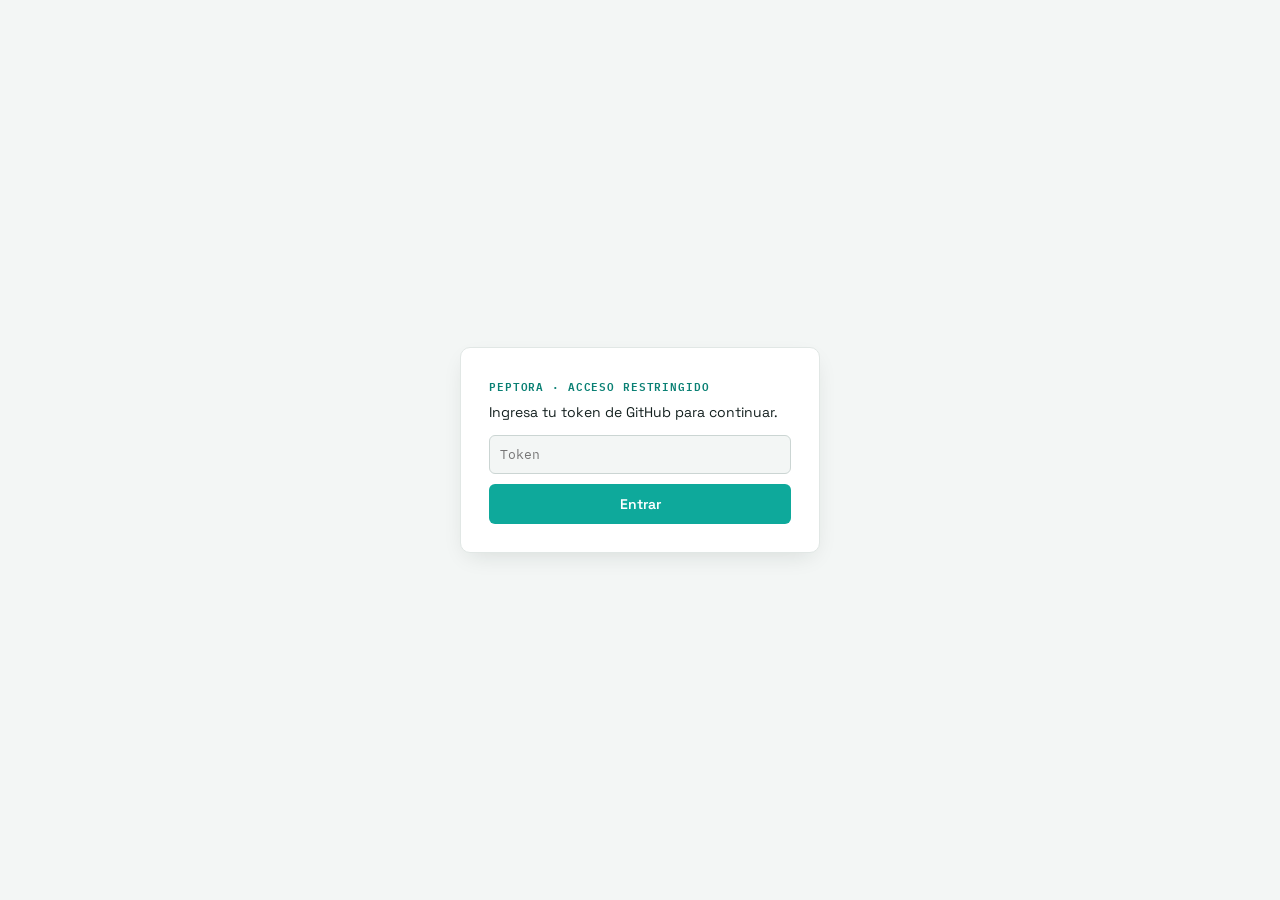
==== calculadora/index.html @ 860575e9 "Descuento manual por %, cortesia simple, cache-bust datos.js: calculadora/index.html" ====
<!DOCTYPE html>
<html lang="es">
<head>
<meta charset="UTF-8">
<meta name="viewport" content="width=device-width, initial-scale=1.0">
<title>Peptora — Calculadora de dosificación</title>
<link rel="preconnect" href="https://fonts.googleapis.com">
<link href="https://fonts.googleapis.com/css2?family=Space+Grotesk:wght@400;500;600;700&family=IBM+Plex+Mono:wght@400;500;600&display=swap" rel="stylesheet">
<link rel="stylesheet" href="../css/theme.css?v=2">
<link rel="icon" href="../favicon.ico" sizes="any">
<link rel="icon" type="image/png" sizes="32x32" href="../assets/icons/icon-32.png">
<link rel="apple-touch-icon" sizes="180x180" href="../assets/icons/icon-180.png">
<link rel="manifest" href="../site.webmanifest">
<meta name="theme-color" content="#0EA99B">
<style>
  .unit-toggle{display:flex;gap:8px;}
  .unit-toggle button{flex:1;padding:10px;background:var(--bg);border:1px solid var(--line-strong);border-radius:var(--radius-sm);color:var(--ink-soft);font-family:'Space Grotesk',sans-serif;font-weight:600;font-size:13px;cursor:pointer;}
  .unit-toggle button.active{background:var(--teal);color:#fff;border-color:var(--teal);}
  .jeringa-grid{display:grid;grid-template-columns:repeat(3,1fr);gap:8px;}
  .jeringa-opt{padding:12px 8px;background:var(--bg);border:1px solid var(--line-strong);border-radius:var(--radius-sm);text-align:center;cursor:pointer;}
  .jeringa-opt.active{background:var(--teal-tint);border-color:var(--teal);}
  .jeringa-opt .cap{font-family:'IBM Plex Mono',monospace;font-size:13px;font-weight:700;color:var(--ink);}
  .jeringa-opt .u{font-size:10px;color:var(--muted);font-family:'IBM Plex Mono',monospace;}

  .resultado{background:var(--surface);border:2px solid var(--teal);border-radius:var(--radius);padding:22px;text-align:center;margin-top:6px;}
  .resultado .num{font-family:'IBM Plex Mono',monospace;font-size:40px;font-weight:700;color:var(--teal-deep);line-height:1;}
  .resultado .lbl{font-size:12px;color:var(--ink-soft);margin-top:6px;font-weight:600;}
  .resultado .sub{font-family:'IBM Plex Mono',monospace;font-size:11.5px;color:var(--muted);margin-top:10px;}

  .warn-box{background:var(--brick-tint);color:var(--brick);border-radius:var(--radius-sm);padding:10px 14px;font-size:12.5px;margin-top:10px;font-weight:600;}

  .jeringa-svg{width:100%;max-width:420px;margin:16px auto 4px;display:block;}
  .stats-row{display:flex;justify-content:space-around;margin-top:16px;flex-wrap:wrap;gap:12px;}
  .stat-mini .l{font-size:10px;text-transform:uppercase;letter-spacing:.05em;color:var(--muted);font-weight:600;}
  .stat-mini .v{font-family:'IBM Plex Mono',monospace;font-size:16px;font-weight:700;color:var(--ink);margin-top:2px;}
</style>
</head>
<body>
<div class="form-wrap" style="max-width:640px;">
  <a href="../" class="back">← dashboard</a>
  <header>
    <div class="eyebrow">Peptora · herramienta</div>
    <h1>Calculadora de dosificación</h1>
    <p>Reconstitución y unidades a cargar en jeringa. No requiere token — no escribe datos.</p>
  </header>

  <div class="card">
    <h2>1. Producto y reconstitución</h2>
    <div class="field" style="margin-bottom:14px;">
      <label>Cargar desde inventario (opcional)</label>
      <select id="loteSelect" onchange="onLoteSelect()"><option value="">— manual —</option></select>
    </div>
    <div class="row">
      <div class="field"><label>Miligramos totales en el vial</label><input id="mgVial" type="number" step="0.01" placeholder="20" oninput="calcular()"></div>
      <div class="field"><label>ML de agua bacteriostática usados</label><input id="mlAgua" type="number" step="0.01" placeholder="2" oninput="calcular()"></div>
    </div>
    <div class="hint" id="concInfo"></div>
  </div>

  <div class="card">
    <h2>2. Dosis de aplicación deseada</h2>
    <div class="row">
      <div class="field">
        <label>Cantidad</label>
        <input id="doseValor" type="number" step="0.01" placeholder="250" oninput="calcular()">
      </div>
      <div class="field">
        <label>Unidad</label>
        <div class="unit-toggle">
          <button type="button" id="btnMg" onclick="setUnidad('mg')">mg</button>
          <button type="button" id="btnMcg" class="active" onclick="setUnidad('mcg')">mcg</button>
        </div>
      </div>
    </div>
  </div>

  <div class="card">
    <h2>3. Jeringa a usar</h2>
    <div class="jeringa-grid">
      <div class="jeringa-opt" data-cap="30" data-ml="0.3" onclick="setJeringa(this)"><div class="cap">0.3 ml</div><div class="u">30 unidades</div></div>
      <div class="jeringa-opt" data-cap="50" data-ml="0.5" onclick="setJeringa(this)"><div class="cap">0.5 ml</div><div class="u">50 unidades</div></div>
      <div class="jeringa-opt active" data-cap="100" data-ml="1" onclick="setJeringa(this)"><div class="cap">1 ml</div><div class="u">100 unidades</div></div>
    </div>
    <svg class="jeringa-svg" id="jeringaSvg" viewBox="0 0 420 90"></svg>
  </div>

  <div class="resultado" id="resultado">
    <div class="lbl">Carga en jeringa</div>
    <div class="num" id="resUnidades">—</div>
    <div class="sub" id="resVolumen"></div>
    <div id="warnBox"></div>
    <div class="stats-row">
      <div class="stat-mini"><div class="l">Concentración</div><div class="v" id="statConc">—</div></div>
      <div class="stat-mini"><div class="l">Dosis por vial</div><div class="v" id="statDosis">—</div></div>
      <div class="stat-mini"><div class="l">Costo por dosis</div><div class="v" id="statCosto">—</div></div>
    </div>
  </div>
</div>

<script src="../js/datos.js?v=2"></script>
<script>
let lotes = [];
let unidad = 'mcg';
let jeringaCap = 100, jeringaMl = 1;

async function initLotes(){
  try{
    lotes = await fetch(RUTA_DATOS_BASE_CALC() + 'data/lotes.json', {cache:'no-store'}).then(r=>r.json());
    const sel = document.getElementById('loteSelect');
    const disponibles = lotes.filter(l => stockEnViales(l) > 0);
    sel.innerHTML = '<option value="">— manual —</option>' +
      disponibles.map(l => `<option value="${l.id}">${l.producto_nombre}${l.concentracion_mg?' '+l.concentracion_mg+'mg':''}${l.lote?' · '+l.lote:''}</option>`).join('');
  }catch(e){ /* sin inventario disponible, modo manual sigue funcionando */ }
}
function RUTA_DATOS_BASE_CALC(){ return '../'; }

function onLoteSelect(){
  const id = document.getElementById('loteSelect').value;
  if(!id) return;
  const l = lotes.find(x => x.id === id);
  if(!l) return;
  if(l.concentracion_mg) document.getElementById('mgVial').value = l.concentracion_mg;
  calcular();
}

function setUnidad(u){
  unidad = u;
  document.getElementById('btnMg').classList.toggle('active', u==='mg');
  document.getElementById('btnMcg').classList.toggle('active', u==='mcg');
  calcular();
}
function setJeringa(el){
  document.querySelectorAll('.jeringa-opt').forEach(o=>o.classList.remove('active'));
  el.classList.add('active');
  jeringaCap = parseFloat(el.dataset.cap);
  jeringaMl = parseFloat(el.dataset.ml);
  calcular();
}

function loteSeleccionado(){
  const id = document.getElementById('loteSelect').value;
  return id ? lotes.find(x => x.id === id) : null;
}

function dibujarJeringa(unidades){
  const w = 420, h = 90;
  const barrelX = 30, barrelW = 340, barrelY = 30, barrelH = 30;
  const pct = Math.max(0, Math.min(1, unidades / jeringaCap));
  const fillW = barrelW * pct;
  let ticks = '';
  const nTicks = jeringaCap <= 30 ? 6 : (jeringaCap <= 50 ? 10 : 10);
  for(let i=0;i<=nTicks;i++){
    const x = barrelX + (barrelW/nTicks)*i;
    ticks += `<line x1="${x}" y1="${barrelY}" x2="${x}" y2="${barrelY+barrelH}" stroke="var(--line-strong)" stroke-width="1"/>`;
  }
  document.getElementById('jeringaSvg').innerHTML = `
    <rect x="${barrelX}" y="${barrelY}" width="${barrelW}" height="${barrelH}" fill="none" stroke="var(--ink-soft)" stroke-width="2" rx="3"/>
    <rect x="${barrelX+1}" y="${barrelY+1}" width="${Math.max(0,fillW-2)}" height="${barrelH-2}" fill="var(--teal-tint-strong)" />
    ${ticks}
    <rect x="0" y="${barrelY+6}" width="${barrelX}" height="${barrelH-12}" fill="var(--ink-soft)"/>
    <path d="M ${barrelX+barrelW} ${barrelY+4} h 16 v ${barrelH-8} h -16 Z" fill="var(--ink-soft)"/>
    <path d="M ${barrelX+barrelW+16} ${barrelY+10} h 26 v ${barrelH-20} h -26 Z" fill="var(--silver)"/>
  `;
}

function calcular(){
  const mgVial = parseFloat(document.getElementById('mgVial').value) || 0;
  const mlAgua = parseFloat(document.getElementById('mlAgua').value) || 0;
  const doseValor = parseFloat(document.getElementById('doseValor').value) || 0;
  const lote = loteSeleccionado();

  if(mgVial <= 0 || mlAgua <= 0 || doseValor <= 0){
    document.getElementById('resUnidades').textContent = '—';
    document.getElementById('resVolumen').textContent = '';
    document.getElementById('warnBox').innerHTML = '';
    document.getElementById('concInfo').textContent = '';
    document.getElementById('statConc').textContent = '—';
    document.getElementById('statDosis').textContent = '—';
    document.getElementById('statCosto').textContent = '—';
    dibujarJeringa(0);
    return;
  }

  const concMgMl = mgVial / mlAgua;
  const doseMg = unidad === 'mcg' ? doseValor/1000 : doseValor;
  const volumenMl = doseMg / concMgMl;
  const unidades = volumenMl * 100;
  const dosisPorVial = mgVial / doseMg;

  document.getElementById('concInfo').textContent =
    `Concentración: ${concMgMl.toFixed(2)} mg/ml (${(concMgMl*1000).toFixed(0)} mcg/ml)`;

  document.getElementById('resUnidades').textContent = unidades.toFixed(1) + ' u';
  document.getElementById('resVolumen').textContent = `= ${volumenMl.toFixed(3)} ml en jeringa de ${jeringaMl} ml`;

  const warn = document.getElementById('warnBox');
  if(unidades > jeringaCap){
    warn.innerHTML = `<div class="warn-box">⚠ Excede la capacidad de esta jeringa (${jeringaCap}u). Usa una de mayor volumen o divide la dosis.</div>`;
  } else {
    warn.innerHTML = '';
  }

  document.getElementById('statConc').textContent = concMgMl.toFixed(2) + ' mg/ml';
  document.getElementById('statDosis').textContent = dosisPorVial.toFixed(1) + ' dosis';
  if(lote && lote.costo_por_vial){
    const costoPorDosis = lote.costo_por_vial / dosisPorVial;
    document.getElementById('statCosto').textContent = formatMoneda(costoPorDosis);
  } else {
    document.getElementById('statCosto').textContent = '—';
  }

  dibujarJeringa(unidades);
}

if(gateMasterToken()) { initLotes(); dibujarJeringa(0); }
</script>
</body>
</html>
---- css/theme.css ----
/* css/theme.css — Peptora design system. Tema claro, colorway del logo (plata + teal).
   Compartido por index.html, nuevo-lote/ y venta-rapida/ — editar aquí, no duplicar. */

:root{
  --bg:#F3F6F5;
  --surface:#FFFFFF;
  --surface-alt:#EDF3F2;
  --line:#E1E7E5;
  --line-strong:#CBD5D3;

  --ink:#14201F;
  --ink-soft:#54615F;
  --muted:#8B9895;

  --teal:#0EA99B;
  --teal-deep:#0A8074;
  --teal-tint:#E1F5F1;
  --teal-tint-strong:#C6EDE6;

  --silver:#8FA09D;
  --silver-tint:#E7EDEC;

  --amber:#B8791A;
  --amber-tint:#FBF1DE;

  --brick:#C7482F;
  --brick-tint:#FBE7E2;

  --radius:10px;
  --radius-sm:6px;
  --shadow-1:0 1px 2px rgba(20,32,31,.05);
  --shadow-2:0 8px 24px -8px rgba(20,32,31,.14);
}

*{box-sizing:border-box;}
html,body{margin:0;}
body{
  background:var(--bg);
  color:var(--ink);
  font-family:'Space Grotesk',sans-serif;
  -webkit-font-smoothing:antialiased;
}
.mono{font-family:'IBM Plex Mono',monospace;}
::selection{background:var(--teal);color:#fff;}
a{color:inherit;}

/* ---------- Layout shell (dashboard) ---------- */
.shell{display:flex;min-height:100vh;}
.rail{
  width:232px;flex-shrink:0;background:var(--surface);border-right:1px solid var(--line);
  color:var(--ink);padding:26px 18px;display:flex;flex-direction:column;gap:28px;
}
.rail .brand{display:flex;align-items:center;gap:12px;}
.logo-badge{
  width:42px;height:42px;border-radius:11px;background:#0B1211;
  display:flex;align-items:center;justify-content:center;flex-shrink:0;
  box-shadow:var(--shadow-2);
}
.logo-badge img{width:30px;height:30px;object-fit:contain;}
.rail .brand .txt .mark{font-size:15px;font-weight:700;letter-spacing:.02em;color:var(--ink);}
.rail .brand .txt .sub{font-size:9.5px;color:var(--teal-deep);font-family:'IBM Plex Mono',monospace;letter-spacing:.08em;}

.rail nav{display:flex;flex-direction:column;gap:3px;}
.rail nav a{
  display:flex;align-items:center;gap:10px;padding:10px 11px;border-radius:var(--radius-sm);
  color:var(--ink-soft);text-decoration:none;font-size:13.5px;font-weight:500;
  border-left:2px solid transparent;transition:background .15s;
}
.rail nav a.active{background:var(--teal-tint);color:var(--teal-deep);border-left:2px solid var(--teal);font-weight:600;}
.rail nav a:hover:not(.active){background:var(--surface-alt);}
.rail .icon{width:16px;height:16px;flex-shrink:0;}
.rail .foot{margin-top:auto;font-size:10px;color:var(--muted);font-family:'IBM Plex Mono',monospace;line-height:1.7;}
.rail .foot b{color:var(--teal-deep);}

.main{flex:1;min-width:0;padding:26px 34px 60px;}

/* ---------- Ledger strip ---------- */
.ledger{
  background:var(--surface);border:1px solid var(--line);border-radius:var(--radius);
  display:flex;align-items:stretch;margin-bottom:22px;box-shadow:var(--shadow-1);overflow:hidden;
}
.ledger .cell{flex:1;padding:16px 20px;border-right:1px solid var(--line);display:flex;flex-direction:column;gap:6px;}
.ledger .cell:last-child{border-right:none;}
.ledger .label{font-size:10.5px;text-transform:uppercase;letter-spacing:.06em;color:var(--muted);font-weight:600;}
.ledger .value{font-family:'IBM Plex Mono',monospace;font-size:21px;font-weight:600;color:var(--ink);}
.ledger .value.amber{color:var(--amber);}
.ledger .value.brick{color:var(--brick);}
.ledger .sub{font-size:11px;color:var(--ink-soft);font-family:'IBM Plex Mono',monospace;}

/* ---------- Sections ---------- */
.section-label{display:flex;align-items:center;gap:10px;margin:30px 0 14px;}
.section-label .t{font-size:11px;text-transform:uppercase;letter-spacing:.07em;color:var(--muted);font-weight:700;}
.section-label .rule{flex:1;height:1px;background:var(--line);}

/* ---------- KPI cards ---------- */
.kpi-row{display:grid;grid-template-columns:repeat(4,1fr);gap:14px;margin-bottom:16px;}
.kpi-card{background:var(--surface);border:1px solid var(--line);border-radius:var(--radius);padding:16px 18px;box-shadow:var(--shadow-1);}
.kpi-card .l{font-size:10.5px;text-transform:uppercase;letter-spacing:.05em;color:var(--muted);margin-bottom:8px;font-weight:600;}
.kpi-card .v{font-family:'IBM Plex Mono',monospace;font-size:23px;font-weight:600;color:var(--ink);}
.kpi-card .d{font-family:'IBM Plex Mono',monospace;font-size:11px;margin-top:6px;}
.kpi-card .d.up{color:var(--teal-deep);}
.kpi-card .d.down{color:var(--brick);}
.kpi-card .d.flat{color:var(--muted);}

.kpi-grid-2{display:grid;grid-template-columns:1.3fr 1fr;gap:14px;}
.panel{background:var(--surface);border:1px solid var(--line);border-radius:var(--radius);padding:18px 20px;box-shadow:var(--shadow-1);}
.panel h2{font-size:12px;margin:0 0 16px;font-weight:700;text-transform:uppercase;letter-spacing:.05em;color:var(--ink-soft);}
.empty{font-family:'IBM Plex Mono',monospace;font-size:12px;color:var(--muted);padding:8px 0;}

.bar-row{display:flex;align-items:center;gap:10px;padding:8px 0;border-bottom:1px solid var(--line);}
.bar-row:last-child{border-bottom:none;}
.bar-row .rank{font-family:'IBM Plex Mono',monospace;font-size:11px;color:var(--muted);width:14px;}
.bar-row .name{font-size:12.5px;font-weight:600;width:92px;flex-shrink:0;overflow:hidden;text-overflow:ellipsis;white-space:nowrap;}
.bar-track{flex:1;height:6px;background:var(--surface-alt);border-radius:3px;overflow:hidden;}
.bar-fill{height:100%;background:var(--teal);}
.bar-row .amt{font-family:'IBM Plex Mono',monospace;font-size:11.5px;color:var(--ink-soft);width:66px;text-align:right;flex-shrink:0;}

/* ---------- Page head / buttons ---------- */
.page-head{display:flex;justify-content:space-between;align-items:flex-end;margin-bottom:18px;gap:12px;flex-wrap:wrap;}
.page-head h1{font-size:20px;font-weight:700;margin:0 0 4px;color:var(--ink);}
.page-head p{margin:0;font-size:13px;color:var(--ink-soft);}
.btn{
  background:var(--teal);color:#fff;border:none;padding:11px 20px;border-radius:var(--radius-sm);
  font-family:'Space Grotesk',sans-serif;font-size:13.5px;font-weight:600;cursor:pointer;
  display:inline-flex;align-items:center;gap:8px;text-decoration:none;transition:background .15s;
}
.btn:hover{background:var(--teal-deep);}
.btn.ghost{background:transparent;color:var(--ink);border:1px solid var(--line-strong);}
.btn.ghost:hover{border-color:var(--ink-soft);background:var(--surface-alt);}
.btn:disabled{opacity:.5;cursor:not-allowed;}

/* ---------- Lot table (desktop grid / mobile cards) ---------- */
.lot-table{border:1px solid var(--line);background:var(--surface);border-radius:var(--radius);overflow:hidden;box-shadow:var(--shadow-1);}
.lot-row{
  display:grid;grid-template-columns: 26px 2.1fr 1fr 1fr .9fr 1fr 1fr 96px;
  gap:12px;align-items:center;padding:13px 16px;border-bottom:1px solid var(--line);
}
.lot-row.head{background:var(--surface-alt);font-size:10.5px;text-transform:uppercase;letter-spacing:.05em;color:var(--muted);font-weight:700;padding:10px 16px;}
.lot-row:last-child{border-bottom:none;}
.lot-row:not(.head):hover{background:var(--surface-alt);}
.status-dot{width:8px;height:8px;border-radius:50%;background:var(--teal);}
.status-dot.amber{background:var(--amber);}
.status-dot.brick{background:var(--brick);}
.prod-name{font-weight:700;font-size:13.5px;color:var(--ink);}
.prod-meta{font-size:11px;color:var(--muted);font-family:'IBM Plex Mono',monospace;margin-top:2px;}
.cell-mono{font-family:'IBM Plex Mono',monospace;font-size:12.5px;color:var(--ink-soft);}
.cell-mono.strong{color:var(--ink);font-weight:600;}
.badge{font-family:'IBM Plex Mono',monospace;font-size:10.5px;padding:4px 9px;border-radius:20px;display:inline-block;white-space:nowrap;font-weight:600;}
.badge.amber{background:var(--amber-tint);color:var(--amber);}
.badge.brick{background:var(--brick-tint);color:var(--brick);}
.badge.teal{background:var(--teal-tint);color:var(--teal-deep);}

/* ---------- Bottom grid: ventas / proveedores ---------- */
.grid-2{display:grid;grid-template-columns:1.5fr 1fr;gap:20px;margin-top:24px;}
.venta-item{display:flex;justify-content:space-between;align-items:center;padding:9px 0;border-bottom:1px solid var(--line);font-size:12.5px;}
.venta-item:last-child{border-bottom:none;}
.venta-item .who{font-weight:600;color:var(--ink);}
.venta-item .meta{color:var(--muted);font-family:'IBM Plex Mono',monospace;font-size:11px;}
.venta-item .amt{font-family:'IBM Plex Mono',monospace;font-weight:700;color:var(--teal-deep);}
.venta-item .amt.desc{color:var(--amber);}
.prov-item{display:flex;justify-content:space-between;align-items:center;padding:9px 0;border-bottom:1px solid var(--line);font-size:12.5px;}
.prov-item:last-child{border-bottom:none;}
.prov-item .n{font-weight:600;color:var(--ink);}
.prov-item .c{font-size:11px;color:var(--muted);font-family:'IBM Plex Mono',monospace;}

/* ---------- Forms (nuevo-lote, venta-rapida) ---------- */
.form-wrap{max-width:680px;margin:0 auto;padding:32px 20px 90px;}
.back{display:inline-flex;align-items:center;gap:6px;margin-bottom:18px;color:var(--ink-soft);text-decoration:none;font-size:12.5px;font-family:'IBM Plex Mono',monospace;}
.back:hover{color:var(--ink);}
.form-wrap header .eyebrow{font-family:'IBM Plex Mono',monospace;font-size:11px;color:var(--teal-deep);text-transform:uppercase;letter-spacing:.08em;margin-bottom:6px;font-weight:600;}
.form-wrap header h1{font-size:22px;font-weight:700;margin:0;}
.form-wrap header p{font-size:13px;color:var(--ink-soft);margin:6px 0 22px;}

.token-bar{
  display:none;background:var(--amber-tint);border:1px solid var(--amber);border-radius:var(--radius-sm);
  padding:14px 16px;margin-bottom:22px;align-items:center;gap:10px;
}
.token-bar.show{display:flex;}
.token-bar input{flex:1;background:var(--surface);border:1px solid var(--line-strong);color:var(--ink);border-radius:var(--radius-sm);padding:9px 10px;font-family:'IBM Plex Mono',monospace;font-size:12.5px;}
.token-bar button{background:var(--amber);color:#fff;border:none;border-radius:var(--radius-sm);padding:9px 16px;font-weight:600;font-size:12.5px;cursor:pointer;}

.card{background:var(--surface);border:1px solid var(--line);border-radius:var(--radius);padding:22px;margin-bottom:16px;box-shadow:var(--shadow-1);}
.card h2{font-size:11px;text-transform:uppercase;letter-spacing:.06em;color:var(--muted);font-weight:700;margin:0 0 16px;}
.row{display:grid;grid-template-columns:1fr 1fr;gap:14px;margin-bottom:14px;}
.field{display:flex;flex-direction:column;gap:5px;}
.field.full{grid-column:1/-1;}
label{font-size:11px;color:var(--ink-soft);font-weight:500;}
input,select{
  background:var(--bg);border:1px solid var(--line-strong);color:var(--ink);border-radius:var(--radius-sm);
  padding:10px 11px;font-family:'IBM Plex Mono',monospace;font-size:13px;width:100%;
}
input:focus,select:focus{outline:none;border-color:var(--teal);box-shadow:0 0 0 3px var(--teal-tint);}
.hint{font-size:10.5px;color:var(--muted);margin-top:2px;}
.computed{font-family:'IBM Plex Mono',monospace;font-size:13px;color:var(--teal-deep);font-weight:700;}

.new-inline{display:none;margin-top:8px;gap:8px;}
.new-inline.show{display:flex;}
.new-inline input{flex:1;}
.link-btn{background:none;border:none;color:var(--teal-deep);font-family:'IBM Plex Mono',monospace;font-size:11px;cursor:pointer;padding:0;text-align:left;margin-top:4px;font-weight:600;}

.tipo-toggle{display:flex;gap:8px;}
.tipo-toggle button{flex:1;padding:10px;background:var(--bg);border:1px solid var(--line-strong);border-radius:var(--radius-sm);color:var(--ink-soft);font-family:'Space Grotesk',sans-serif;font-weight:600;font-size:13px;cursor:pointer;}
.tipo-toggle button.active{background:var(--teal);color:#fff;border-color:var(--teal);}

.stock-info{font-family:'IBM Plex Mono',monospace;font-size:11.5px;color:var(--muted);margin-top:4px;}
.stock-info.warn{color:var(--amber);}

.check-row{display:flex;align-items:center;gap:8px;margin-bottom:14px;}
.check-row input[type=checkbox]{width:auto;accent-color:var(--teal);}
.check-row label{font-size:12.5px;color:var(--ink);}

.resumen{background:var(--bg);border:1px solid var(--line);border-radius:var(--radius-sm);padding:14px 16px;margin-bottom:16px;font-family:'IBM Plex Mono',monospace;font-size:13px;}
.resumen .row{display:flex;justify-content:space-between;padding:4px 0;margin:0;}
.resumen .total{color:var(--teal-deep);font-weight:700;font-size:16px;border-top:1px dashed var(--line-strong);margin-top:6px;padding-top:8px;}

.submit-bar{display:flex;gap:10px;align-items:center;}
.status{font-family:'IBM Plex Mono',monospace;font-size:12px;display:block;margin-top:10px;}
.status.ok{color:var(--teal-deep);}
.status.err{color:var(--brick);}

/* ========================================================
   RESPONSIVE — tablet / mobile
   ======================================================== */
@media (max-width: 980px){
  .kpi-row{grid-template-columns:repeat(2,1fr);}
  .kpi-grid-2{grid-template-columns:1fr;}
  .grid-2{grid-template-columns:1fr;}
}

@media (max-width: 860px){
  .shell{flex-direction:column;}
  .rail{
    width:100%;flex-direction:row;align-items:center;gap:16px;
    padding:14px 16px;position:sticky;top:0;z-index:20;border-right:none;border-bottom:1px solid var(--line);
  }
  .rail .brand{flex-shrink:0;}
  .rail .brand .txt .sub{display:none;}
  .rail nav{flex-direction:row;gap:4px;overflow-x:auto;flex:1;}
  .rail nav a{flex-direction:column;gap:3px;font-size:10px;padding:6px 10px;border-left:none;border-bottom:2px solid transparent;white-space:nowrap;}
  .rail nav a.active{border-left:none;border-bottom:2px solid var(--teal);}
  .rail .icon{width:18px;height:18px;}
  .rail .foot{display:none;}
  .main{padding:18px 16px 50px;}
}

@media (max-width: 640px){
  .ledger{flex-direction:column;}
  .ledger .cell{border-right:none;border-bottom:1px solid var(--line);}
  .ledger .cell:last-child{border-bottom:none;}
  .kpi-row{grid-template-columns:1fr 1fr;}

  /* Tabla de lotes -> tarjetas apiladas */
  .lot-row.head{display:none;}
  .lot-table{border:none;background:none;box-shadow:none;}
  .lot-row{
    display:grid;grid-template-columns:1fr 1fr;gap:8px 14px;
    background:var(--surface);border:1px solid var(--line);border-radius:var(--radius);
    padding:14px 16px;margin-bottom:10px;box-shadow:var(--shadow-1);
  }
  .lot-row > div{grid-column:span 1;}
  .lot-row > div:nth-child(2){grid-column:1/-1;display:flex;align-items:center;gap:8px;}
  .lot-row > div:nth-child(1){display:none;}
  .lot-row > div:nth-child(8){grid-column:1/-1;}
  .lot-row [data-label]{position:relative;padding-top:14px;}
  .lot-row [data-label]::before{
    content:attr(data-label);position:absolute;top:0;left:0;
    font-size:9px;text-transform:uppercase;letter-spacing:.05em;color:var(--muted);font-weight:700;
  }

  .row{grid-template-columns:1fr;}
  .form-wrap{padding:20px 14px 90px;}
}
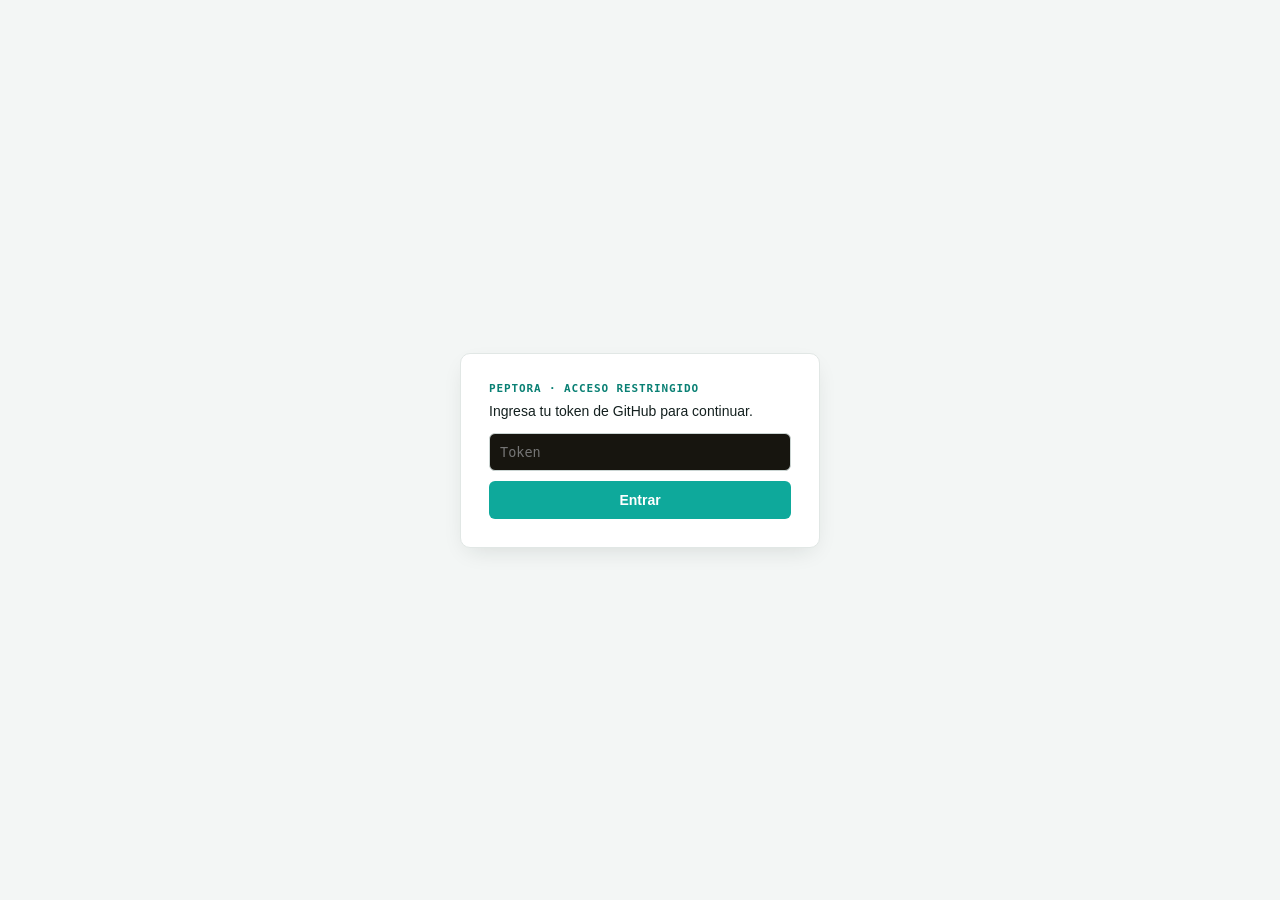
==== commit 941d204a: "Rediseno premium: oro/negro/verde, Fraunces+Manrope: calculadora/index.html" ====
--- a/calculadora/index.html
+++ b/calculadora/index.html
@@ -5,8 +5,8 @@
 <meta name="viewport" content="width=device-width, initial-scale=1.0">
 <title>Peptora — Calculadora de dosificación</title>
 <link rel="preconnect" href="https://fonts.googleapis.com">
-<link href="https://fonts.googleapis.com/css2?family=Space+Grotesk:wght@400;500;600;700&family=IBM+Plex+Mono:wght@400;500;600&display=swap" rel="stylesheet">
-<link rel="stylesheet" href="../css/theme.css?v=2">
+<link href="https://fonts.googleapis.com/css2?family=Fraunces:ital,wght@0,400;0,500;0,600;1,400;1,500&family=Manrope:wght@400;500;600;700&display=swap" rel="stylesheet">
+<link rel="stylesheet" href="../css/theme.css?v=3">
 <link rel="icon" href="../favicon.ico" sizes="any">
 <link rel="icon" type="image/png" sizes="32x32" href="../assets/icons/icon-32.png">
 <link rel="apple-touch-icon" sizes="180x180" href="../assets/icons/icon-180.png">
--- a/css/theme.css
+++ b/css/theme.css
@@ -1,272 +1,286 @@
-/* css/theme.css — Peptora design system. Tema claro, colorway del logo (plata + teal).
-   Compartido por index.html, nuevo-lote/ y venta-rapida/ — editar aquí, no duplicar. */
+/* css/theme.css — Peptora, dirección "Ledger de botica privada".
+   Negro cálido + oro envejecido + verde del logo. Serif editorial para producto/cifras,
+   sans para el resto. Un solo lugar para tocar el sistema — no duplicar en las páginas. */
 
 :root{
-  --bg:#F3F6F5;
-  --surface:#FFFFFF;
-  --surface-alt:#EDF3F2;
-  --line:#E1E7E5;
-  --line-strong:#CBD5D3;
-
-  --ink:#14201F;
-  --ink-soft:#54615F;
-  --muted:#8B9895;
-
-  --teal:#0EA99B;
-  --teal-deep:#0A8074;
-  --teal-tint:#E1F5F1;
-  --teal-tint-strong:#C6EDE6;
-
-  --silver:#8FA09D;
-  --silver-tint:#E7EDEC;
-
-  --amber:#B8791A;
-  --amber-tint:#FBF1DE;
-
-  --brick:#C7482F;
-  --brick-tint:#FBE7E2;
-
-  --radius:10px;
-  --radius-sm:6px;
-  --shadow-1:0 1px 2px rgba(20,32,31,.05);
-  --shadow-2:0 8px 24px -8px rgba(20,32,31,.14);
+  --onyx:#0D0C09;
+  --onyx-2:#17150F;
+  --onyx-3:#211D13;
+
+  --ivory:#EDE6D6;
+  --ivory-dim:#A79E8A;
+  --ivory-faint:#6E6754;
+
+  --gold:#C29B4C;
+  --gold-bright:#E0BC72;
+  --gold-soft:rgba(194,155,76,.13);
+  --gold-soft-strong:rgba(194,155,76,.24);
+
+  --verde:#4C9179;
+  --verde-soft:rgba(76,145,121,.15);
+  --verde-deep:#3A7561;
+
+  --brick:#B15A3E;
+  --brick-soft:rgba(177,90,62,.16);
+
+  --hairline:rgba(194,155,76,.20);
+  --hairline-soft:rgba(194,155,76,.10);
+
+  --radius:3px;
+  --shadow-1:0 1px 0 rgba(0,0,0,.4);
+  --shadow-2:0 16px 40px -12px rgba(0,0,0,.55);
 }
 
 *{box-sizing:border-box;}
 html,body{margin:0;}
 body{
-  background:var(--bg);
-  color:var(--ink);
-  font-family:'Space Grotesk',sans-serif;
+  background:var(--onyx);
+  color:var(--ivory);
+  font-family:'Manrope',sans-serif;
   -webkit-font-smoothing:antialiased;
-}
-.mono{font-family:'IBM Plex Mono',monospace;}
-::selection{background:var(--teal);color:#fff;}
+  font-variant-numeric:tabular-nums;
+}
+.mono, .cell-mono{
+  font-family:'Manrope',sans-serif;
+  font-variant-numeric:tabular-nums;
+}
+::selection{background:var(--gold);color:var(--onyx);}
 a{color:inherit;}
 
-/* ---------- Layout shell (dashboard) ---------- */
+/* ---------- Layout shell ---------- */
 .shell{display:flex;min-height:100vh;}
 .rail{
-  width:232px;flex-shrink:0;background:var(--surface);border-right:1px solid var(--line);
-  color:var(--ink);padding:26px 18px;display:flex;flex-direction:column;gap:28px;
-}
-.rail .brand{display:flex;align-items:center;gap:12px;}
+  width:236px;flex-shrink:0;background:var(--onyx-2);
+  border-right:1px solid var(--hairline);
+  color:var(--ivory);padding:30px 22px;display:flex;flex-direction:column;gap:34px;
+}
+.rail .brand{display:flex;align-items:center;gap:13px;}
 .logo-badge{
-  width:42px;height:42px;border-radius:11px;background:#0B1211;
+  width:44px;height:44px;border-radius:50%;background:var(--onyx);
   display:flex;align-items:center;justify-content:center;flex-shrink:0;
-  box-shadow:var(--shadow-2);
+  border:1px solid var(--gold-soft-strong);box-shadow:var(--shadow-2);
 }
 .logo-badge img{width:30px;height:30px;object-fit:contain;}
-.rail .brand .txt .mark{font-size:15px;font-weight:700;letter-spacing:.02em;color:var(--ink);}
-.rail .brand .txt .sub{font-size:9.5px;color:var(--teal-deep);font-family:'IBM Plex Mono',monospace;letter-spacing:.08em;}
-
-.rail nav{display:flex;flex-direction:column;gap:3px;}
+.rail .brand .txt .mark{font-family:'Fraunces',serif;font-style:italic;font-size:19px;font-weight:500;letter-spacing:.01em;color:var(--ivory);}
+.rail .brand .txt .sub{font-size:9.5px;color:var(--ivory-faint);letter-spacing:.04em;margin-top:1px;}
+
+.rail nav{display:flex;flex-direction:column;gap:1px;}
 .rail nav a{
-  display:flex;align-items:center;gap:10px;padding:10px 11px;border-radius:var(--radius-sm);
-  color:var(--ink-soft);text-decoration:none;font-size:13.5px;font-weight:500;
-  border-left:2px solid transparent;transition:background .15s;
-}
-.rail nav a.active{background:var(--teal-tint);color:var(--teal-deep);border-left:2px solid var(--teal);font-weight:600;}
-.rail nav a:hover:not(.active){background:var(--surface-alt);}
-.rail .icon{width:16px;height:16px;flex-shrink:0;}
-.rail .foot{margin-top:auto;font-size:10px;color:var(--muted);font-family:'IBM Plex Mono',monospace;line-height:1.7;}
-.rail .foot b{color:var(--teal-deep);}
-
-.main{flex:1;min-width:0;padding:26px 34px 60px;}
-
-/* ---------- Ledger strip ---------- */
+  display:flex;align-items:center;gap:11px;padding:10px 4px;
+  color:var(--ivory-dim);text-decoration:none;font-size:13px;font-weight:500;
+  border-left:1px solid transparent;padding-left:13px;transition:color .15s,border-color .15s;
+}
+.rail nav a.active{color:var(--gold-bright);border-left:1px solid var(--gold);}
+.rail nav a:hover:not(.active){color:var(--ivory);}
+.rail .icon{width:15px;height:15px;flex-shrink:0;opacity:.85;}
+.rail .foot{margin-top:auto;font-size:10px;color:var(--ivory-faint);line-height:1.7;}
+.rail .foot b{color:var(--gold);font-weight:600;}
+
+.main{flex:1;min-width:0;padding:30px 38px 64px;}
+
+/* ---------- Ledger strip: cifras hero, hairline en vez de tarjetas con sombra ---------- */
 .ledger{
-  background:var(--surface);border:1px solid var(--line);border-radius:var(--radius);
-  display:flex;align-items:stretch;margin-bottom:22px;box-shadow:var(--shadow-1);overflow:hidden;
-}
-.ledger .cell{flex:1;padding:16px 20px;border-right:1px solid var(--line);display:flex;flex-direction:column;gap:6px;}
+  border-top:1px solid var(--hairline);border-bottom:1px solid var(--hairline);
+  display:flex;align-items:stretch;margin-bottom:26px;
+}
+.ledger .cell{flex:1;padding:20px 22px;border-right:1px solid var(--hairline-soft);display:flex;flex-direction:column;gap:7px;}
 .ledger .cell:last-child{border-right:none;}
-.ledger .label{font-size:10.5px;text-transform:uppercase;letter-spacing:.06em;color:var(--muted);font-weight:600;}
-.ledger .value{font-family:'IBM Plex Mono',monospace;font-size:21px;font-weight:600;color:var(--ink);}
-.ledger .value.amber{color:var(--amber);}
+.ledger .label{font-family:'Fraunces',serif;font-style:italic;font-size:12.5px;color:var(--ivory-dim);font-weight:400;}
+.ledger .value{font-family:'Fraunces',serif;font-size:28px;font-weight:500;color:var(--ivory);letter-spacing:-.01em;}
+.ledger .value.amber{color:var(--gold-bright);}
 .ledger .value.brick{color:var(--brick);}
-.ledger .sub{font-size:11px;color:var(--ink-soft);font-family:'IBM Plex Mono',monospace;}
-
-/* ---------- Sections ---------- */
-.section-label{display:flex;align-items:center;gap:10px;margin:30px 0 14px;}
-.section-label .t{font-size:11px;text-transform:uppercase;letter-spacing:.07em;color:var(--muted);font-weight:700;}
-.section-label .rule{flex:1;height:1px;background:var(--line);}
-
-/* ---------- KPI cards ---------- */
-.kpi-row{display:grid;grid-template-columns:repeat(4,1fr);gap:14px;margin-bottom:16px;}
-.kpi-card{background:var(--surface);border:1px solid var(--line);border-radius:var(--radius);padding:16px 18px;box-shadow:var(--shadow-1);}
-.kpi-card .l{font-size:10.5px;text-transform:uppercase;letter-spacing:.05em;color:var(--muted);margin-bottom:8px;font-weight:600;}
-.kpi-card .v{font-family:'IBM Plex Mono',monospace;font-size:23px;font-weight:600;color:var(--ink);}
-.kpi-card .d{font-family:'IBM Plex Mono',monospace;font-size:11px;margin-top:6px;}
-.kpi-card .d.up{color:var(--teal-deep);}
+.ledger .sub{font-size:11px;color:var(--ivory-faint);}
+
+/* ---------- Section labels: serif itálica + regla de oro, sin mayusculas trackeadas ---------- */
+.section-label{display:flex;align-items:baseline;gap:12px;margin:34px 0 16px;}
+.section-label .t{font-family:'Fraunces',serif;font-style:italic;font-size:16px;color:var(--ivory);font-weight:400;}
+.section-label .rule{flex:1;height:1px;background:var(--hairline);}
+
+/* ---------- KPI: un solo panel dividido por hairlines, no 4 tarjetas repetidas ---------- */
+.kpi-row{
+  display:grid;grid-template-columns:repeat(4,1fr);
+  border:1px solid var(--hairline);margin-bottom:16px;
+}
+.kpi-card{padding:18px 20px;border-right:1px solid var(--hairline-soft);}
+.kpi-card:last-child{border-right:none;}
+.kpi-card .l{font-size:10.5px;color:var(--ivory-faint);margin-bottom:9px;letter-spacing:.01em;}
+.kpi-card .v{font-family:'Fraunces',serif;font-size:22px;font-weight:500;color:var(--ivory);}
+.kpi-card .d{font-size:11px;margin-top:7px;}
+.kpi-card .d.up{color:var(--verde);}
 .kpi-card .d.down{color:var(--brick);}
-.kpi-card .d.flat{color:var(--muted);}
-
-.kpi-grid-2{display:grid;grid-template-columns:1.3fr 1fr;gap:14px;}
-.panel{background:var(--surface);border:1px solid var(--line);border-radius:var(--radius);padding:18px 20px;box-shadow:var(--shadow-1);}
-.panel h2{font-size:12px;margin:0 0 16px;font-weight:700;text-transform:uppercase;letter-spacing:.05em;color:var(--ink-soft);}
-.empty{font-family:'IBM Plex Mono',monospace;font-size:12px;color:var(--muted);padding:8px 0;}
-
-.bar-row{display:flex;align-items:center;gap:10px;padding:8px 0;border-bottom:1px solid var(--line);}
+.kpi-card .d.flat{color:var(--ivory-faint);}
+
+.kpi-grid-2{display:grid;grid-template-columns:1.3fr 1fr;gap:1px;background:var(--hairline);margin-bottom:1px;}
+.panel{background:var(--onyx);padding:20px 22px;}
+.panel h2{font-family:'Fraunces',serif;font-style:italic;font-size:15px;margin:0 0 16px;font-weight:400;color:var(--ivory);}
+.empty{font-size:12.5px;color:var(--ivory-faint);padding:8px 0;}
+
+.bar-row{display:flex;align-items:center;gap:11px;padding:9px 0;border-bottom:1px solid var(--hairline-soft);}
 .bar-row:last-child{border-bottom:none;}
-.bar-row .rank{font-family:'IBM Plex Mono',monospace;font-size:11px;color:var(--muted);width:14px;}
-.bar-row .name{font-size:12.5px;font-weight:600;width:92px;flex-shrink:0;overflow:hidden;text-overflow:ellipsis;white-space:nowrap;}
-.bar-track{flex:1;height:6px;background:var(--surface-alt);border-radius:3px;overflow:hidden;}
-.bar-fill{height:100%;background:var(--teal);}
-.bar-row .amt{font-family:'IBM Plex Mono',monospace;font-size:11.5px;color:var(--ink-soft);width:66px;text-align:right;flex-shrink:0;}
-
-/* ---------- Page head / buttons ---------- */
-.page-head{display:flex;justify-content:space-between;align-items:flex-end;margin-bottom:18px;gap:12px;flex-wrap:wrap;}
-.page-head h1{font-size:20px;font-weight:700;margin:0 0 4px;color:var(--ink);}
-.page-head p{margin:0;font-size:13px;color:var(--ink-soft);}
+.bar-row .rank{font-size:11px;color:var(--ivory-faint);width:14px;}
+.bar-row .name{font-size:13px;font-weight:500;width:92px;flex-shrink:0;overflow:hidden;text-overflow:ellipsis;white-space:nowrap;color:var(--ivory);}
+.bar-track{flex:1;height:3px;background:var(--onyx-3);}
+.bar-fill{height:100%;background:var(--gold);}
+.bar-row .amt{font-size:11.5px;color:var(--ivory-dim);width:68px;text-align:right;flex-shrink:0;}
+
+/* ---------- Encabezado de página / botones ---------- */
+.page-head{display:flex;justify-content:space-between;align-items:flex-end;margin-bottom:20px;gap:12px;flex-wrap:wrap;}
+.page-head h1{font-family:'Fraunces',serif;font-size:23px;font-weight:500;margin:0 0 5px;color:var(--ivory);}
+.page-head p{margin:0;font-size:13px;color:var(--ivory-dim);}
+
 .btn{
-  background:var(--teal);color:#fff;border:none;padding:11px 20px;border-radius:var(--radius-sm);
-  font-family:'Space Grotesk',sans-serif;font-size:13.5px;font-weight:600;cursor:pointer;
-  display:inline-flex;align-items:center;gap:8px;text-decoration:none;transition:background .15s;
-}
-.btn:hover{background:var(--teal-deep);}
-.btn.ghost{background:transparent;color:var(--ink);border:1px solid var(--line-strong);}
-.btn.ghost:hover{border-color:var(--ink-soft);background:var(--surface-alt);}
-.btn:disabled{opacity:.5;cursor:not-allowed;}
-
-/* ---------- Lot table (desktop grid / mobile cards) ---------- */
-.lot-table{border:1px solid var(--line);background:var(--surface);border-radius:var(--radius);overflow:hidden;box-shadow:var(--shadow-1);}
+  background:var(--gold);color:var(--onyx);border:1px solid var(--gold);padding:11px 22px;border-radius:var(--radius);
+  font-family:'Manrope',sans-serif;font-size:13px;font-weight:600;cursor:pointer;
+  display:inline-flex;align-items:center;gap:8px;text-decoration:none;transition:.15s;
+}
+.btn:hover{background:var(--gold-bright);border-color:var(--gold-bright);}
+.btn.ghost{background:transparent;color:var(--gold-bright);border:1px solid var(--gold-soft-strong);}
+.btn.ghost:hover{border-color:var(--gold);background:var(--gold-soft);}
+.btn:disabled{opacity:.45;cursor:not-allowed;}
+
+/* ---------- Tabla de lotes: ledger, no tarjetas ---------- */
+.lot-table{border-top:1px solid var(--hairline);}
 .lot-row{
-  display:grid;grid-template-columns: 26px 2.1fr 1fr 1fr .9fr 1fr 1fr 96px;
-  gap:12px;align-items:center;padding:13px 16px;border-bottom:1px solid var(--line);
-}
-.lot-row.head{background:var(--surface-alt);font-size:10.5px;text-transform:uppercase;letter-spacing:.05em;color:var(--muted);font-weight:700;padding:10px 16px;}
+  display:grid;grid-template-columns: 20px 2.1fr 1fr 1fr .9fr 1fr 1fr 100px;
+  gap:12px;align-items:center;padding:14px 4px;border-bottom:1px solid var(--hairline-soft);
+}
+.lot-row.head{font-size:10.5px;color:var(--ivory-faint);font-weight:600;padding:11px 4px;border-bottom:1px solid var(--hairline);}
 .lot-row:last-child{border-bottom:none;}
-.lot-row:not(.head):hover{background:var(--surface-alt);}
-.status-dot{width:8px;height:8px;border-radius:50%;background:var(--teal);}
-.status-dot.amber{background:var(--amber);}
+.lot-row:not(.head):hover{background:var(--onyx-2);}
+.status-dot{width:6px;height:6px;border-radius:50%;background:var(--verde);}
+.status-dot.amber{background:var(--gold);}
 .status-dot.brick{background:var(--brick);}
-.prod-name{font-weight:700;font-size:13.5px;color:var(--ink);}
-.prod-meta{font-size:11px;color:var(--muted);font-family:'IBM Plex Mono',monospace;margin-top:2px;}
-.cell-mono{font-family:'IBM Plex Mono',monospace;font-size:12.5px;color:var(--ink-soft);}
-.cell-mono.strong{color:var(--ink);font-weight:600;}
-.badge{font-family:'IBM Plex Mono',monospace;font-size:10.5px;padding:4px 9px;border-radius:20px;display:inline-block;white-space:nowrap;font-weight:600;}
-.badge.amber{background:var(--amber-tint);color:var(--amber);}
-.badge.brick{background:var(--brick-tint);color:var(--brick);}
-.badge.teal{background:var(--teal-tint);color:var(--teal-deep);}
-
-/* ---------- Bottom grid: ventas / proveedores ---------- */
-.grid-2{display:grid;grid-template-columns:1.5fr 1fr;gap:20px;margin-top:24px;}
-.venta-item{display:flex;justify-content:space-between;align-items:center;padding:9px 0;border-bottom:1px solid var(--line);font-size:12.5px;}
+.prod-name{font-family:'Fraunces',serif;font-weight:500;font-size:14.5px;color:var(--ivory);}
+.prod-meta{font-size:10.5px;color:var(--ivory-faint);margin-top:2px;}
+.cell-mono{font-size:12.5px;color:var(--ivory-dim);}
+.cell-mono.strong{color:var(--ivory);font-weight:600;}
+.badge{
+  font-size:10px;padding:3px 9px;display:inline-block;white-space:nowrap;font-weight:600;
+  border:1px solid currentColor;border-radius:2px;
+}
+.badge.amber{color:var(--gold-bright);}
+.badge.brick{color:var(--brick);}
+.badge.teal{color:var(--verde);}
+
+/* ---------- Ventas / proveedores ---------- */
+.grid-2{display:grid;grid-template-columns:1.5fr 1fr;gap:1px;background:var(--hairline);margin-top:26px;}
+.venta-item{display:flex;justify-content:space-between;align-items:center;padding:10px 0;border-bottom:1px solid var(--hairline-soft);font-size:12.5px;}
 .venta-item:last-child{border-bottom:none;}
-.venta-item .who{font-weight:600;color:var(--ink);}
-.venta-item .meta{color:var(--muted);font-family:'IBM Plex Mono',monospace;font-size:11px;}
-.venta-item .amt{font-family:'IBM Plex Mono',monospace;font-weight:700;color:var(--teal-deep);}
-.venta-item .amt.desc{color:var(--amber);}
-.prov-item{display:flex;justify-content:space-between;align-items:center;padding:9px 0;border-bottom:1px solid var(--line);font-size:12.5px;}
+.venta-item .who{font-weight:600;color:var(--ivory);}
+.venta-item .meta{color:var(--ivory-faint);font-size:11px;}
+.venta-item .amt{font-weight:700;color:var(--verde);}
+.venta-item .amt.desc{color:var(--gold-bright);}
+.prov-item{display:flex;justify-content:space-between;align-items:center;padding:10px 0;border-bottom:1px solid var(--hairline-soft);font-size:12.5px;}
 .prov-item:last-child{border-bottom:none;}
-.prov-item .n{font-weight:600;color:var(--ink);}
-.prov-item .c{font-size:11px;color:var(--muted);font-family:'IBM Plex Mono',monospace;}
-
-/* ---------- Forms (nuevo-lote, venta-rapida) ---------- */
-.form-wrap{max-width:680px;margin:0 auto;padding:32px 20px 90px;}
-.back{display:inline-flex;align-items:center;gap:6px;margin-bottom:18px;color:var(--ink-soft);text-decoration:none;font-size:12.5px;font-family:'IBM Plex Mono',monospace;}
-.back:hover{color:var(--ink);}
-.form-wrap header .eyebrow{font-family:'IBM Plex Mono',monospace;font-size:11px;color:var(--teal-deep);text-transform:uppercase;letter-spacing:.08em;margin-bottom:6px;font-weight:600;}
-.form-wrap header h1{font-size:22px;font-weight:700;margin:0;}
-.form-wrap header p{font-size:13px;color:var(--ink-soft);margin:6px 0 22px;}
+.prov-item .n{font-weight:600;color:var(--ivory);}
+.prov-item .c{font-size:11px;color:var(--ivory-faint);}
+
+/* ---------- Formularios (nuevo-lote, venta-rapida, etc.) ---------- */
+.form-wrap{max-width:680px;margin:0 auto;padding:36px 20px 90px;}
+.back{display:inline-flex;align-items:center;gap:6px;margin-bottom:20px;color:var(--ivory-faint);text-decoration:none;font-size:12.5px;}
+.back:hover{color:var(--gold-bright);}
+.form-wrap header .eyebrow{font-family:'Fraunces',serif;font-style:italic;font-size:14px;color:var(--gold-bright);margin-bottom:8px;font-weight:400;}
+.form-wrap header h1{font-family:'Fraunces',serif;font-size:25px;font-weight:500;margin:0;color:var(--ivory);}
+.form-wrap header p{font-size:13px;color:var(--ivory-dim);margin:7px 0 24px;}
 
 .token-bar{
-  display:none;background:var(--amber-tint);border:1px solid var(--amber);border-radius:var(--radius-sm);
-  padding:14px 16px;margin-bottom:22px;align-items:center;gap:10px;
+  display:none;background:var(--gold-soft);border:1px solid var(--gold-soft-strong);border-radius:var(--radius);
+  padding:15px 17px;margin-bottom:24px;align-items:center;gap:10px;
 }
 .token-bar.show{display:flex;}
-.token-bar input{flex:1;background:var(--surface);border:1px solid var(--line-strong);color:var(--ink);border-radius:var(--radius-sm);padding:9px 10px;font-family:'IBM Plex Mono',monospace;font-size:12.5px;}
-.token-bar button{background:var(--amber);color:#fff;border:none;border-radius:var(--radius-sm);padding:9px 16px;font-weight:600;font-size:12.5px;cursor:pointer;}
-
-.card{background:var(--surface);border:1px solid var(--line);border-radius:var(--radius);padding:22px;margin-bottom:16px;box-shadow:var(--shadow-1);}
-.card h2{font-size:11px;text-transform:uppercase;letter-spacing:.06em;color:var(--muted);font-weight:700;margin:0 0 16px;}
-.row{display:grid;grid-template-columns:1fr 1fr;gap:14px;margin-bottom:14px;}
-.field{display:flex;flex-direction:column;gap:5px;}
+.token-bar input{flex:1;background:var(--onyx);border:1px solid var(--hairline);color:var(--ivory);border-radius:var(--radius);padding:9px 11px;font-size:12.5px;}
+.token-bar button{background:var(--gold);color:var(--onyx);border:none;border-radius:var(--radius);padding:9px 17px;font-weight:700;font-size:12.5px;cursor:pointer;}
+
+.card{border:1px solid var(--hairline);border-radius:var(--radius);padding:24px;margin-bottom:18px;}
+.card h2{font-family:'Fraunces',serif;font-style:italic;font-size:14px;color:var(--ivory-dim);font-weight:400;margin:0 0 18px;}
+.row{display:grid;grid-template-columns:1fr 1fr;gap:15px;margin-bottom:15px;}
+.field{display:flex;flex-direction:column;gap:6px;}
 .field.full{grid-column:1/-1;}
-label{font-size:11px;color:var(--ink-soft);font-weight:500;}
+label{font-size:11px;color:var(--ivory-faint);font-weight:500;}
 input,select{
-  background:var(--bg);border:1px solid var(--line-strong);color:var(--ink);border-radius:var(--radius-sm);
-  padding:10px 11px;font-family:'IBM Plex Mono',monospace;font-size:13px;width:100%;
-}
-input:focus,select:focus{outline:none;border-color:var(--teal);box-shadow:0 0 0 3px var(--teal-tint);}
-.hint{font-size:10.5px;color:var(--muted);margin-top:2px;}
-.computed{font-family:'IBM Plex Mono',monospace;font-size:13px;color:var(--teal-deep);font-weight:700;}
-
-.new-inline{display:none;margin-top:8px;gap:8px;}
+  background:var(--onyx-2);border:1px solid var(--hairline);color:var(--ivory);border-radius:var(--radius);
+  padding:10px 12px;font-size:13.5px;width:100%;font-family:'Manrope',sans-serif;
+}
+input:focus,select:focus{outline:none;border-color:var(--gold);}
+.hint{font-size:10.5px;color:var(--ivory-faint);margin-top:3px;}
+.computed{font-size:14px;color:var(--gold-bright);font-weight:700;}
+
+.new-inline{display:none;margin-top:9px;gap:8px;}
 .new-inline.show{display:flex;}
 .new-inline input{flex:1;}
-.link-btn{background:none;border:none;color:var(--teal-deep);font-family:'IBM Plex Mono',monospace;font-size:11px;cursor:pointer;padding:0;text-align:left;margin-top:4px;font-weight:600;}
+.link-btn{background:none;border:none;color:var(--gold-bright);font-size:11.5px;cursor:pointer;padding:0;text-align:left;margin-top:5px;font-weight:600;}
 
 .tipo-toggle{display:flex;gap:8px;}
-.tipo-toggle button{flex:1;padding:10px;background:var(--bg);border:1px solid var(--line-strong);border-radius:var(--radius-sm);color:var(--ink-soft);font-family:'Space Grotesk',sans-serif;font-weight:600;font-size:13px;cursor:pointer;}
-.tipo-toggle button.active{background:var(--teal);color:#fff;border-color:var(--teal);}
-
-.stock-info{font-family:'IBM Plex Mono',monospace;font-size:11.5px;color:var(--muted);margin-top:4px;}
-.stock-info.warn{color:var(--amber);}
-
-.check-row{display:flex;align-items:center;gap:8px;margin-bottom:14px;}
-.check-row input[type=checkbox]{width:auto;accent-color:var(--teal);}
-.check-row label{font-size:12.5px;color:var(--ink);}
-
-.resumen{background:var(--bg);border:1px solid var(--line);border-radius:var(--radius-sm);padding:14px 16px;margin-bottom:16px;font-family:'IBM Plex Mono',monospace;font-size:13px;}
-.resumen .row{display:flex;justify-content:space-between;padding:4px 0;margin:0;}
-.resumen .total{color:var(--teal-deep);font-weight:700;font-size:16px;border-top:1px dashed var(--line-strong);margin-top:6px;padding-top:8px;}
+.tipo-toggle button{flex:1;padding:10px;background:var(--onyx-2);border:1px solid var(--hairline);border-radius:var(--radius);color:var(--ivory-dim);font-family:'Manrope',sans-serif;font-weight:600;font-size:13px;cursor:pointer;}
+.tipo-toggle button.active{background:var(--gold);color:var(--onyx);border-color:var(--gold);}
+
+.stock-info{font-size:11.5px;color:var(--ivory-faint);margin-top:5px;}
+.stock-info.warn{color:var(--gold-bright);}
+
+.check-row{display:flex;align-items:center;gap:9px;margin-bottom:15px;}
+.check-row input[type=checkbox]{width:auto;accent-color:var(--gold);}
+.check-row label{font-size:12.5px;color:var(--ivory);}
+
+.resumen{border:1px solid var(--hairline);border-radius:var(--radius);padding:15px 17px;margin-bottom:18px;font-size:13px;}
+.resumen .row{display:flex;justify-content:space-between;padding:5px 0;margin:0;}
+.resumen .total{color:var(--gold-bright);font-weight:700;font-size:17px;border-top:1px solid var(--hairline);margin-top:7px;padding-top:9px;}
 
 .submit-bar{display:flex;gap:10px;align-items:center;}
-.status{font-family:'IBM Plex Mono',monospace;font-size:12px;display:block;margin-top:10px;}
-.status.ok{color:var(--teal-deep);}
+.status{font-size:12px;display:block;margin-top:11px;}
+.status.ok{color:var(--verde);}
 .status.err{color:var(--brick);}
 
 /* ========================================================
-   RESPONSIVE — tablet / mobile
+   RESPONSIVE
    ======================================================== */
 @media (max-width: 980px){
   .kpi-row{grid-template-columns:repeat(2,1fr);}
+  .kpi-card:nth-child(2){border-right:none;}
   .kpi-grid-2{grid-template-columns:1fr;}
-  .grid-2{grid-template-columns:1fr;}
 }
 
 @media (max-width: 860px){
   .shell{flex-direction:column;}
   .rail{
     width:100%;flex-direction:row;align-items:center;gap:16px;
-    padding:14px 16px;position:sticky;top:0;z-index:20;border-right:none;border-bottom:1px solid var(--line);
+    padding:15px 18px;position:sticky;top:0;z-index:20;border-right:none;border-bottom:1px solid var(--hairline);
+    background:var(--onyx-2);
   }
   .rail .brand{flex-shrink:0;}
   .rail .brand .txt .sub{display:none;}
-  .rail nav{flex-direction:row;gap:4px;overflow-x:auto;flex:1;}
-  .rail nav a{flex-direction:column;gap:3px;font-size:10px;padding:6px 10px;border-left:none;border-bottom:2px solid transparent;white-space:nowrap;}
-  .rail nav a.active{border-left:none;border-bottom:2px solid var(--teal);}
+  .rail nav{flex-direction:row;gap:16px;overflow-x:auto;flex:1;}
+  .rail nav a{flex-direction:column;gap:4px;font-size:10px;padding:4px 0;border-left:none;border-bottom:1px solid transparent;white-space:nowrap;}
+  .rail nav a.active{border-left:none;border-bottom:1px solid var(--gold);}
   .rail .icon{width:18px;height:18px;}
   .rail .foot{display:none;}
-  .main{padding:18px 16px 50px;}
+  .main{padding:20px 16px 50px;}
 }
 
 @media (max-width: 640px){
   .ledger{flex-direction:column;}
-  .ledger .cell{border-right:none;border-bottom:1px solid var(--line);}
+  .ledger .cell{border-right:none;border-bottom:1px solid var(--hairline-soft);}
   .ledger .cell:last-child{border-bottom:none;}
   .kpi-row{grid-template-columns:1fr 1fr;}
-
-  /* Tabla de lotes -> tarjetas apiladas */
+  .kpi-card:nth-child(2){border-right:1px solid var(--hairline-soft);}
+  .kpi-card:nth-child(2n){border-right:none;}
+
   .lot-row.head{display:none;}
-  .lot-table{border:none;background:none;box-shadow:none;}
+  .lot-table{border-top:none;}
   .lot-row{
-    display:grid;grid-template-columns:1fr 1fr;gap:8px 14px;
-    background:var(--surface);border:1px solid var(--line);border-radius:var(--radius);
-    padding:14px 16px;margin-bottom:10px;box-shadow:var(--shadow-1);
+    display:grid;grid-template-columns:1fr 1fr;gap:9px 14px;
+    border:1px solid var(--hairline);border-radius:var(--radius);
+    padding:15px 16px;margin-bottom:11px;
   }
   .lot-row > div{grid-column:span 1;}
   .lot-row > div:nth-child(2){grid-column:1/-1;display:flex;align-items:center;gap:8px;}
   .lot-row > div:nth-child(1){display:none;}
   .lot-row > div:nth-child(8){grid-column:1/-1;}
-  .lot-row [data-label]{position:relative;padding-top:14px;}
+  .lot-row [data-label]{position:relative;padding-top:15px;}
   .lot-row [data-label]::before{
     content:attr(data-label);position:absolute;top:0;left:0;
-    font-size:9px;text-transform:uppercase;letter-spacing:.05em;color:var(--muted);font-weight:700;
+    font-size:9px;color:var(--ivory-faint);font-weight:600;
   }
 
   .row{grid-template-columns:1fr;}
-  .form-wrap{padding:20px 14px 90px;}
-}
+  .form-wrap{padding:22px 14px 90px;}
+}
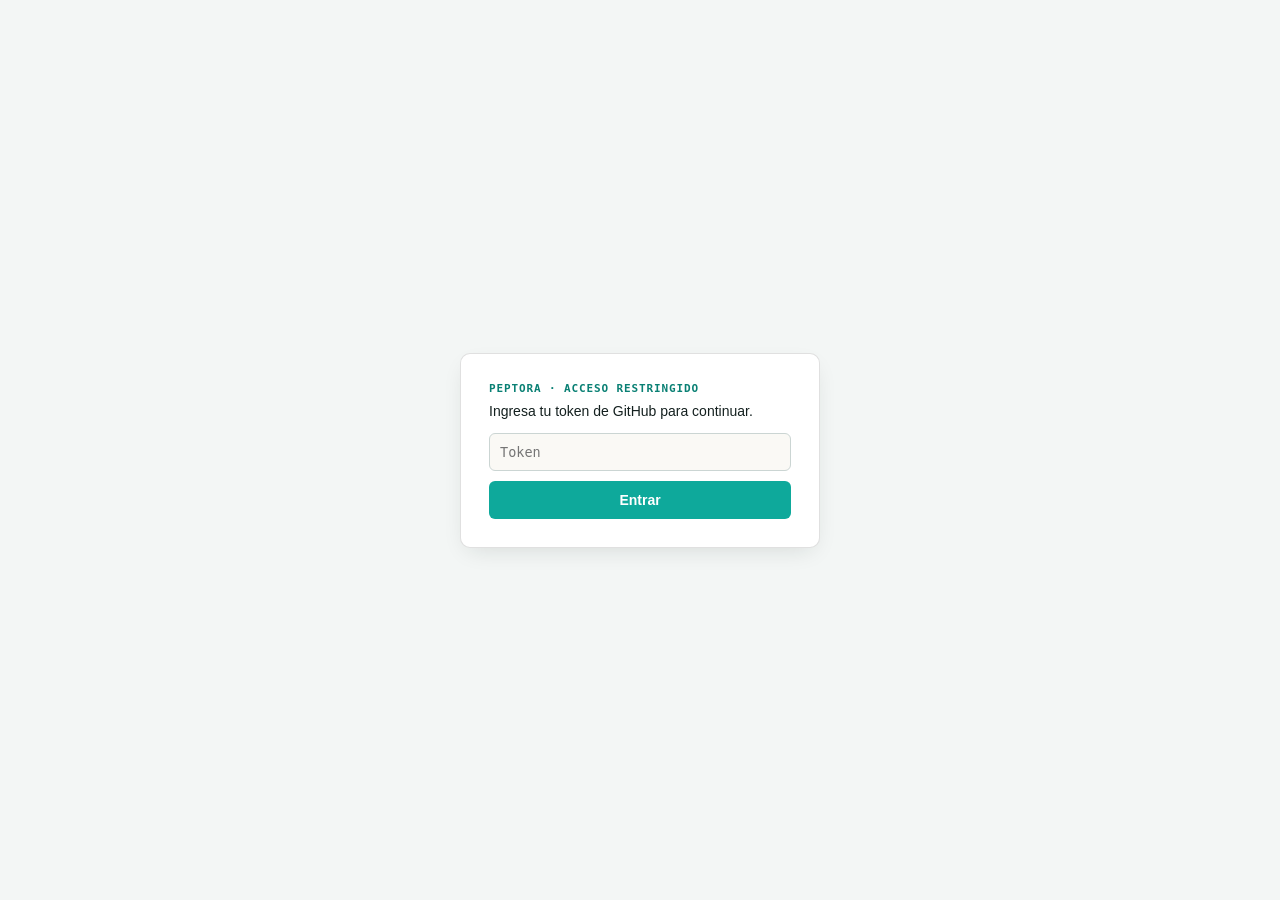
==== commit 1279068c: "Nuevo logo Peptora: papel/negro + oro foil, Archivo: calculadora/index.html" ====
--- a/calculadora/index.html
+++ b/calculadora/index.html
@@ -5,8 +5,8 @@
 <meta name="viewport" content="width=device-width, initial-scale=1.0">
 <title>Peptora — Calculadora de dosificación</title>
 <link rel="preconnect" href="https://fonts.googleapis.com">
-<link href="https://fonts.googleapis.com/css2?family=Fraunces:ital,wght@0,400;0,500;0,600;1,400;1,500&family=Manrope:wght@400;500;600;700&display=swap" rel="stylesheet">
-<link rel="stylesheet" href="../css/theme.css?v=3">
+<link href="https://fonts.googleapis.com/css2?family=Archivo+Black&family=Archivo:wght@400;500;600;700;800&display=swap" rel="stylesheet">
+<link rel="stylesheet" href="../css/theme.css?v=4">
 <link rel="icon" href="../favicon.ico" sizes="any">
 <link rel="icon" type="image/png" sizes="32x32" href="../assets/icons/icon-32.png">
 <link rel="apple-touch-icon" sizes="180x180" href="../assets/icons/icon-180.png">
--- a/css/theme.css
+++ b/css/theme.css
@@ -1,234 +1,226 @@
-/* css/theme.css — Peptora, dirección "Ledger de botica privada".
-   Negro cálido + oro envejecido + verde del logo. Serif editorial para producto/cifras,
-   sans para el resto. Un solo lugar para tocar el sistema — no duplicar en las páginas. */
+/* css/theme.css — Peptora. Base blanco/negro del logo real, oro como acento de foil premium
+   (no dominante). Archivo Black para el lockup y cifras hero, Archivo para el resto.
+   Motivo tomado del propio logo: tarjeta de borde negro grueso + regla fina + caption trackeada. */
 
 :root{
-  --onyx:#0D0C09;
-  --onyx-2:#17150F;
-  --onyx-3:#211D13;
-
-  --ivory:#EDE6D6;
-  --ivory-dim:#A79E8A;
-  --ivory-faint:#6E6754;
-
-  --gold:#C29B4C;
-  --gold-bright:#E0BC72;
-  --gold-soft:rgba(194,155,76,.13);
-  --gold-soft-strong:rgba(194,155,76,.24);
-
-  --verde:#4C9179;
-  --verde-soft:rgba(76,145,121,.15);
-  --verde-deep:#3A7561;
-
-  --brick:#B15A3E;
-  --brick-soft:rgba(177,90,62,.16);
-
-  --hairline:rgba(194,155,76,.20);
-  --hairline-soft:rgba(194,155,76,.10);
-
-  --radius:3px;
-  --shadow-1:0 1px 0 rgba(0,0,0,.4);
-  --shadow-2:0 16px 40px -12px rgba(0,0,0,.55);
+  --paper:#FAF9F5;
+  --paper-2:#F1EFE7;
+  --surface:#FFFFFF;
+
+  --ink:#121110;
+  --ink-soft:#4B4843;
+  --muted:#918C80;
+
+  --gold:#A8863C;
+  --gold-bright:#C9A254;
+  --gold-soft:rgba(168,134,60,.10);
+  --gold-soft-strong:rgba(168,134,60,.22);
+
+  --line:rgba(17,17,16,.13);
+  --line-strong:#121110;
+
+  --critical:#9B3A2A;
+  --critical-soft:rgba(155,58,42,.10);
+  --positive:#3F6F52;
+  --positive-soft:rgba(63,111,82,.10);
+
+  --radius:2px;
+  --shadow-1:0 1px 0 rgba(17,17,16,.05);
 }
 
 *{box-sizing:border-box;}
 html,body{margin:0;}
 body{
-  background:var(--onyx);
-  color:var(--ivory);
-  font-family:'Manrope',sans-serif;
+  background:var(--paper);
+  color:var(--ink);
+  font-family:'Archivo',sans-serif;
   -webkit-font-smoothing:antialiased;
   font-variant-numeric:tabular-nums;
 }
-.mono, .cell-mono{
-  font-family:'Manrope',sans-serif;
-  font-variant-numeric:tabular-nums;
-}
-::selection{background:var(--gold);color:var(--onyx);}
+.mono, .cell-mono{ font-family:'Archivo',sans-serif; font-variant-numeric:tabular-nums; }
+::selection{background:var(--ink);color:var(--paper);}
 a{color:inherit;}
+
+/* ---------- Lockup de marca: recreado en texto real, tal cual el logo ---------- */
+.brand-mark{display:flex;flex-direction:column;gap:2px;}
+.brand-mark .word{
+  font-family:'Archivo Black',sans-serif;font-size:19px;letter-spacing:-.01em;color:var(--ink);line-height:1;
+}
+.brand-mark .rule{width:100%;height:1px;background:var(--ink);margin:6px 0 5px;}
+.brand-mark .tag{font-size:8.5px;letter-spacing:.16em;color:var(--ink-soft);font-weight:600;}
 
 /* ---------- Layout shell ---------- */
 .shell{display:flex;min-height:100vh;}
 .rail{
-  width:236px;flex-shrink:0;background:var(--onyx-2);
-  border-right:1px solid var(--hairline);
-  color:var(--ivory);padding:30px 22px;display:flex;flex-direction:column;gap:34px;
-}
-.rail .brand{display:flex;align-items:center;gap:13px;}
-.logo-badge{
-  width:44px;height:44px;border-radius:50%;background:var(--onyx);
-  display:flex;align-items:center;justify-content:center;flex-shrink:0;
-  border:1px solid var(--gold-soft-strong);box-shadow:var(--shadow-2);
-}
-.logo-badge img{width:30px;height:30px;object-fit:contain;}
-.rail .brand .txt .mark{font-family:'Fraunces',serif;font-style:italic;font-size:19px;font-weight:500;letter-spacing:.01em;color:var(--ivory);}
-.rail .brand .txt .sub{font-size:9.5px;color:var(--ivory-faint);letter-spacing:.04em;margin-top:1px;}
+  width:238px;flex-shrink:0;background:var(--surface);
+  border-right:1.5px solid var(--line-strong);
+  color:var(--ink);padding:30px 22px;display:flex;flex-direction:column;gap:34px;
+}
+.rail .brand{padding:14px 16px;border:1.5px solid var(--line-strong);border-radius:6px;}
+.logo-badge{display:none;} /* el logo real ahora es texto (.brand-mark), no imagen */
 
 .rail nav{display:flex;flex-direction:column;gap:1px;}
 .rail nav a{
   display:flex;align-items:center;gap:11px;padding:10px 4px;
-  color:var(--ivory-dim);text-decoration:none;font-size:13px;font-weight:500;
-  border-left:1px solid transparent;padding-left:13px;transition:color .15s,border-color .15s;
-}
-.rail nav a.active{color:var(--gold-bright);border-left:1px solid var(--gold);}
-.rail nav a:hover:not(.active){color:var(--ivory);}
-.rail .icon{width:15px;height:15px;flex-shrink:0;opacity:.85;}
-.rail .foot{margin-top:auto;font-size:10px;color:var(--ivory-faint);line-height:1.7;}
-.rail .foot b{color:var(--gold);font-weight:600;}
+  color:var(--ink-soft);text-decoration:none;font-size:13px;font-weight:600;
+  border-left:2px solid transparent;padding-left:13px;transition:color .15s,border-color .15s;
+}
+.rail nav a.active{color:var(--ink);border-left:2px solid var(--gold);}
+.rail nav a:hover:not(.active){color:var(--ink);border-left-color:var(--line);}
+.rail .icon{width:15px;height:15px;flex-shrink:0;opacity:.8;}
+.rail .foot{margin-top:auto;font-size:10px;color:var(--muted);line-height:1.7;}
+.rail .foot b{color:var(--gold);font-weight:700;}
 
 .main{flex:1;min-width:0;padding:30px 38px 64px;}
 
-/* ---------- Ledger strip: cifras hero, hairline en vez de tarjetas con sombra ---------- */
+/* ---------- Ledger strip: tarjeta de borde negro grueso, cifras en oro ---------- */
 .ledger{
-  border-top:1px solid var(--hairline);border-bottom:1px solid var(--hairline);
-  display:flex;align-items:stretch;margin-bottom:26px;
-}
-.ledger .cell{flex:1;padding:20px 22px;border-right:1px solid var(--hairline-soft);display:flex;flex-direction:column;gap:7px;}
+  border:1.5px solid var(--line-strong);border-radius:6px;
+  display:flex;align-items:stretch;margin-bottom:26px;background:var(--surface);
+}
+.ledger .cell{flex:1;padding:19px 22px;border-right:1px solid var(--line);display:flex;flex-direction:column;gap:7px;}
 .ledger .cell:last-child{border-right:none;}
-.ledger .label{font-family:'Fraunces',serif;font-style:italic;font-size:12.5px;color:var(--ivory-dim);font-weight:400;}
-.ledger .value{font-family:'Fraunces',serif;font-size:28px;font-weight:500;color:var(--ivory);letter-spacing:-.01em;}
-.ledger .value.amber{color:var(--gold-bright);}
-.ledger .value.brick{color:var(--brick);}
-.ledger .sub{font-size:11px;color:var(--ivory-faint);}
-
-/* ---------- Section labels: serif itálica + regla de oro, sin mayusculas trackeadas ---------- */
-.section-label{display:flex;align-items:baseline;gap:12px;margin:34px 0 16px;}
-.section-label .t{font-family:'Fraunces',serif;font-style:italic;font-size:16px;color:var(--ivory);font-weight:400;}
-.section-label .rule{flex:1;height:1px;background:var(--hairline);}
-
-/* ---------- KPI: un solo panel dividido por hairlines, no 4 tarjetas repetidas ---------- */
-.kpi-row{
-  display:grid;grid-template-columns:repeat(4,1fr);
-  border:1px solid var(--hairline);margin-bottom:16px;
-}
-.kpi-card{padding:18px 20px;border-right:1px solid var(--hairline-soft);}
+.ledger .label{font-size:10px;letter-spacing:.08em;text-transform:uppercase;color:var(--muted);font-weight:700;}
+.ledger .value{font-family:'Archivo Black',sans-serif;font-size:25px;color:var(--gold);letter-spacing:-.01em;}
+.ledger .value.amber{color:var(--critical);}
+.ledger .value.brick{color:var(--critical);}
+.ledger .sub{font-size:11px;color:var(--ink-soft);}
+
+/* ---------- Section labels: caption trackeada, tal como el logo ---------- */
+.section-label{display:flex;align-items:center;gap:12px;margin:34px 0 16px;}
+.section-label .t{font-size:10.5px;letter-spacing:.14em;text-transform:uppercase;color:var(--ink);font-weight:700;}
+.section-label .rule{flex:1;height:1px;background:var(--line-strong);}
+
+/* ---------- KPI ---------- */
+.kpi-row{display:grid;grid-template-columns:repeat(4,1fr);border:1.5px solid var(--line-strong);border-radius:6px;margin-bottom:16px;background:var(--surface);}
+.kpi-card{padding:18px 20px;border-right:1px solid var(--line);}
 .kpi-card:last-child{border-right:none;}
-.kpi-card .l{font-size:10.5px;color:var(--ivory-faint);margin-bottom:9px;letter-spacing:.01em;}
-.kpi-card .v{font-family:'Fraunces',serif;font-size:22px;font-weight:500;color:var(--ivory);}
-.kpi-card .d{font-size:11px;margin-top:7px;}
-.kpi-card .d.up{color:var(--verde);}
-.kpi-card .d.down{color:var(--brick);}
-.kpi-card .d.flat{color:var(--ivory-faint);}
-
-.kpi-grid-2{display:grid;grid-template-columns:1.3fr 1fr;gap:1px;background:var(--hairline);margin-bottom:1px;}
-.panel{background:var(--onyx);padding:20px 22px;}
-.panel h2{font-family:'Fraunces',serif;font-style:italic;font-size:15px;margin:0 0 16px;font-weight:400;color:var(--ivory);}
-.empty{font-size:12.5px;color:var(--ivory-faint);padding:8px 0;}
-
-.bar-row{display:flex;align-items:center;gap:11px;padding:9px 0;border-bottom:1px solid var(--hairline-soft);}
+.kpi-card .l{font-size:10px;letter-spacing:.06em;text-transform:uppercase;color:var(--muted);margin-bottom:9px;font-weight:700;}
+.kpi-card .v{font-family:'Archivo Black',sans-serif;font-size:21px;color:var(--ink);}
+.kpi-card .d{font-size:11px;margin-top:7px;font-weight:600;}
+.kpi-card .d.up{color:var(--positive);}
+.kpi-card .d.down{color:var(--critical);}
+.kpi-card .d.flat{color:var(--muted);}
+
+.kpi-grid-2{display:grid;grid-template-columns:1.3fr 1fr;gap:16px;}
+.panel{background:var(--surface);border:1px solid var(--line-strong);border-radius:6px;padding:20px 22px;}
+.panel h2{font-size:10.5px;letter-spacing:.1em;text-transform:uppercase;margin:0 0 16px;font-weight:700;color:var(--ink-soft);}
+.empty{font-size:12.5px;color:var(--muted);padding:8px 0;}
+
+.bar-row{display:flex;align-items:center;gap:11px;padding:9px 0;border-bottom:1px solid var(--line);}
 .bar-row:last-child{border-bottom:none;}
-.bar-row .rank{font-size:11px;color:var(--ivory-faint);width:14px;}
-.bar-row .name{font-size:13px;font-weight:500;width:92px;flex-shrink:0;overflow:hidden;text-overflow:ellipsis;white-space:nowrap;color:var(--ivory);}
-.bar-track{flex:1;height:3px;background:var(--onyx-3);}
+.bar-row .rank{font-size:11px;color:var(--muted);width:14px;font-weight:700;}
+.bar-row .name{font-size:13px;font-weight:700;width:92px;flex-shrink:0;overflow:hidden;text-overflow:ellipsis;white-space:nowrap;color:var(--ink);}
+.bar-track{flex:1;height:3px;background:var(--paper-2);}
 .bar-fill{height:100%;background:var(--gold);}
-.bar-row .amt{font-size:11.5px;color:var(--ivory-dim);width:68px;text-align:right;flex-shrink:0;}
-
-/* ---------- Encabezado de página / botones ---------- */
+.bar-row .amt{font-size:11.5px;color:var(--ink-soft);width:68px;text-align:right;flex-shrink:0;font-weight:600;}
+
+/* ---------- Encabezado / botones ---------- */
 .page-head{display:flex;justify-content:space-between;align-items:flex-end;margin-bottom:20px;gap:12px;flex-wrap:wrap;}
-.page-head h1{font-family:'Fraunces',serif;font-size:23px;font-weight:500;margin:0 0 5px;color:var(--ivory);}
-.page-head p{margin:0;font-size:13px;color:var(--ivory-dim);}
+.page-head h1{font-family:'Archivo Black',sans-serif;font-size:21px;margin:0 0 5px;color:var(--ink);}
+.page-head p{margin:0;font-size:13px;color:var(--ink-soft);}
 
 .btn{
-  background:var(--gold);color:var(--onyx);border:1px solid var(--gold);padding:11px 22px;border-radius:var(--radius);
-  font-family:'Manrope',sans-serif;font-size:13px;font-weight:600;cursor:pointer;
+  background:var(--ink);color:var(--paper);border:1.5px solid var(--ink);padding:11px 22px;border-radius:4px;
+  font-family:'Archivo',sans-serif;font-size:13px;font-weight:700;cursor:pointer;
   display:inline-flex;align-items:center;gap:8px;text-decoration:none;transition:.15s;
 }
-.btn:hover{background:var(--gold-bright);border-color:var(--gold-bright);}
-.btn.ghost{background:transparent;color:var(--gold-bright);border:1px solid var(--gold-soft-strong);}
-.btn.ghost:hover{border-color:var(--gold);background:var(--gold-soft);}
-.btn:disabled{opacity:.45;cursor:not-allowed;}
-
-/* ---------- Tabla de lotes: ledger, no tarjetas ---------- */
-.lot-table{border-top:1px solid var(--hairline);}
+.btn:hover{background:var(--gold);border-color:var(--gold);color:var(--ink);}
+.btn.ghost{background:transparent;color:var(--ink);border:1.5px solid var(--line-strong);}
+.btn.ghost:hover{border-color:var(--gold);color:var(--gold);background:var(--gold-soft);}
+.btn:disabled{opacity:.4;cursor:not-allowed;}
+
+/* ---------- Tabla de lotes ---------- */
+.lot-table{border:1px solid var(--line-strong);border-radius:6px;overflow:hidden;background:var(--surface);}
 .lot-row{
   display:grid;grid-template-columns: 20px 2.1fr 1fr 1fr .9fr 1fr 1fr 100px;
-  gap:12px;align-items:center;padding:14px 4px;border-bottom:1px solid var(--hairline-soft);
-}
-.lot-row.head{font-size:10.5px;color:var(--ivory-faint);font-weight:600;padding:11px 4px;border-bottom:1px solid var(--hairline);}
+  gap:12px;align-items:center;padding:14px 16px;border-bottom:1px solid var(--line);
+}
+.lot-row.head{background:var(--paper-2);font-size:10px;letter-spacing:.06em;text-transform:uppercase;color:var(--muted);font-weight:700;padding:11px 16px;}
 .lot-row:last-child{border-bottom:none;}
-.lot-row:not(.head):hover{background:var(--onyx-2);}
-.status-dot{width:6px;height:6px;border-radius:50%;background:var(--verde);}
+.lot-row:not(.head):hover{background:var(--paper-2);}
+.status-dot{width:6px;height:6px;border-radius:50%;background:var(--positive);}
 .status-dot.amber{background:var(--gold);}
-.status-dot.brick{background:var(--brick);}
-.prod-name{font-family:'Fraunces',serif;font-weight:500;font-size:14.5px;color:var(--ivory);}
-.prod-meta{font-size:10.5px;color:var(--ivory-faint);margin-top:2px;}
-.cell-mono{font-size:12.5px;color:var(--ivory-dim);}
-.cell-mono.strong{color:var(--ivory);font-weight:600;}
+.status-dot.brick{background:var(--critical);}
+.prod-name{font-family:'Archivo',sans-serif;font-weight:800;font-size:13.5px;color:var(--ink);}
+.prod-meta{font-size:10.5px;color:var(--muted);margin-top:2px;}
+.cell-mono{font-size:12.5px;color:var(--ink-soft);}
+.cell-mono.strong{color:var(--ink);font-weight:700;}
 .badge{
-  font-size:10px;padding:3px 9px;display:inline-block;white-space:nowrap;font-weight:600;
-  border:1px solid currentColor;border-radius:2px;
-}
-.badge.amber{color:var(--gold-bright);}
-.badge.brick{color:var(--brick);}
-.badge.teal{color:var(--verde);}
+  font-size:9.5px;padding:3px 8px;display:inline-block;white-space:nowrap;font-weight:700;
+  letter-spacing:.03em;border:1px solid currentColor;border-radius:2px;
+}
+.badge.amber{color:var(--gold);}
+.badge.brick{color:var(--critical);}
+.badge.teal{color:var(--positive);}
 
 /* ---------- Ventas / proveedores ---------- */
-.grid-2{display:grid;grid-template-columns:1.5fr 1fr;gap:1px;background:var(--hairline);margin-top:26px;}
-.venta-item{display:flex;justify-content:space-between;align-items:center;padding:10px 0;border-bottom:1px solid var(--hairline-soft);font-size:12.5px;}
+.grid-2{display:grid;grid-template-columns:1.5fr 1fr;gap:16px;margin-top:26px;}
+.venta-item{display:flex;justify-content:space-between;align-items:center;padding:10px 0;border-bottom:1px solid var(--line);font-size:12.5px;}
 .venta-item:last-child{border-bottom:none;}
-.venta-item .who{font-weight:600;color:var(--ivory);}
-.venta-item .meta{color:var(--ivory-faint);font-size:11px;}
-.venta-item .amt{font-weight:700;color:var(--verde);}
-.venta-item .amt.desc{color:var(--gold-bright);}
-.prov-item{display:flex;justify-content:space-between;align-items:center;padding:10px 0;border-bottom:1px solid var(--hairline-soft);font-size:12.5px;}
+.venta-item .who{font-weight:700;color:var(--ink);}
+.venta-item .meta{color:var(--muted);font-size:11px;}
+.venta-item .amt{font-weight:800;color:var(--positive);}
+.venta-item .amt.desc{color:var(--gold);}
+.prov-item{display:flex;justify-content:space-between;align-items:center;padding:10px 0;border-bottom:1px solid var(--line);font-size:12.5px;}
 .prov-item:last-child{border-bottom:none;}
-.prov-item .n{font-weight:600;color:var(--ivory);}
-.prov-item .c{font-size:11px;color:var(--ivory-faint);}
-
-/* ---------- Formularios (nuevo-lote, venta-rapida, etc.) ---------- */
+.prov-item .n{font-weight:700;color:var(--ink);}
+.prov-item .c{font-size:11px;color:var(--muted);}
+
+/* ---------- Formularios ---------- */
 .form-wrap{max-width:680px;margin:0 auto;padding:36px 20px 90px;}
-.back{display:inline-flex;align-items:center;gap:6px;margin-bottom:20px;color:var(--ivory-faint);text-decoration:none;font-size:12.5px;}
-.back:hover{color:var(--gold-bright);}
-.form-wrap header .eyebrow{font-family:'Fraunces',serif;font-style:italic;font-size:14px;color:var(--gold-bright);margin-bottom:8px;font-weight:400;}
-.form-wrap header h1{font-family:'Fraunces',serif;font-size:25px;font-weight:500;margin:0;color:var(--ivory);}
-.form-wrap header p{font-size:13px;color:var(--ivory-dim);margin:7px 0 24px;}
+.back{display:inline-flex;align-items:center;gap:6px;margin-bottom:20px;color:var(--muted);text-decoration:none;font-size:12.5px;font-weight:600;}
+.back:hover{color:var(--ink);}
+.form-wrap header .eyebrow{font-size:10.5px;letter-spacing:.14em;text-transform:uppercase;color:var(--gold);margin-bottom:9px;font-weight:700;}
+.form-wrap header h1{font-family:'Archivo Black',sans-serif;font-size:24px;margin:0;color:var(--ink);}
+.form-wrap header p{font-size:13px;color:var(--ink-soft);margin:8px 0 24px;}
 
 .token-bar{
-  display:none;background:var(--gold-soft);border:1px solid var(--gold-soft-strong);border-radius:var(--radius);
+  display:none;background:var(--gold-soft);border:1.5px solid var(--gold-soft-strong);border-radius:5px;
   padding:15px 17px;margin-bottom:24px;align-items:center;gap:10px;
 }
 .token-bar.show{display:flex;}
-.token-bar input{flex:1;background:var(--onyx);border:1px solid var(--hairline);color:var(--ivory);border-radius:var(--radius);padding:9px 11px;font-size:12.5px;}
-.token-bar button{background:var(--gold);color:var(--onyx);border:none;border-radius:var(--radius);padding:9px 17px;font-weight:700;font-size:12.5px;cursor:pointer;}
-
-.card{border:1px solid var(--hairline);border-radius:var(--radius);padding:24px;margin-bottom:18px;}
-.card h2{font-family:'Fraunces',serif;font-style:italic;font-size:14px;color:var(--ivory-dim);font-weight:400;margin:0 0 18px;}
+.token-bar input{flex:1;background:var(--surface);border:1px solid var(--line-strong);color:var(--ink);border-radius:4px;padding:9px 11px;font-size:12.5px;}
+.token-bar button{background:var(--ink);color:var(--paper);border:none;border-radius:4px;padding:9px 17px;font-weight:700;font-size:12.5px;cursor:pointer;}
+
+.card{background:var(--surface);border:1px solid var(--line-strong);border-radius:6px;padding:24px;margin-bottom:18px;}
+.card h2{font-size:10.5px;letter-spacing:.1em;text-transform:uppercase;color:var(--ink-soft);font-weight:700;margin:0 0 18px;}
 .row{display:grid;grid-template-columns:1fr 1fr;gap:15px;margin-bottom:15px;}
 .field{display:flex;flex-direction:column;gap:6px;}
 .field.full{grid-column:1/-1;}
-label{font-size:11px;color:var(--ivory-faint);font-weight:500;}
+label{font-size:11px;color:var(--ink-soft);font-weight:600;}
 input,select{
-  background:var(--onyx-2);border:1px solid var(--hairline);color:var(--ivory);border-radius:var(--radius);
-  padding:10px 12px;font-size:13.5px;width:100%;font-family:'Manrope',sans-serif;
-}
-input:focus,select:focus{outline:none;border-color:var(--gold);}
-.hint{font-size:10.5px;color:var(--ivory-faint);margin-top:3px;}
-.computed{font-size:14px;color:var(--gold-bright);font-weight:700;}
+  background:var(--paper);border:1px solid var(--line-strong);color:var(--ink);border-radius:4px;
+  padding:10px 12px;font-size:13.5px;width:100%;font-family:'Archivo',sans-serif;
+}
+input:focus,select:focus{outline:none;border-color:var(--gold);box-shadow:0 0 0 3px var(--gold-soft);}
+.hint{font-size:10.5px;color:var(--muted);margin-top:3px;}
+.computed{font-size:14px;color:var(--gold);font-weight:800;}
 
 .new-inline{display:none;margin-top:9px;gap:8px;}
 .new-inline.show{display:flex;}
 .new-inline input{flex:1;}
-.link-btn{background:none;border:none;color:var(--gold-bright);font-size:11.5px;cursor:pointer;padding:0;text-align:left;margin-top:5px;font-weight:600;}
+.link-btn{background:none;border:none;color:var(--gold);font-size:11.5px;cursor:pointer;padding:0;text-align:left;margin-top:5px;font-weight:700;}
 
 .tipo-toggle{display:flex;gap:8px;}
-.tipo-toggle button{flex:1;padding:10px;background:var(--onyx-2);border:1px solid var(--hairline);border-radius:var(--radius);color:var(--ivory-dim);font-family:'Manrope',sans-serif;font-weight:600;font-size:13px;cursor:pointer;}
-.tipo-toggle button.active{background:var(--gold);color:var(--onyx);border-color:var(--gold);}
-
-.stock-info{font-size:11.5px;color:var(--ivory-faint);margin-top:5px;}
-.stock-info.warn{color:var(--gold-bright);}
+.tipo-toggle button{flex:1;padding:10px;background:var(--paper);border:1px solid var(--line-strong);border-radius:4px;color:var(--ink-soft);font-family:'Archivo',sans-serif;font-weight:700;font-size:13px;cursor:pointer;}
+.tipo-toggle button.active{background:var(--ink);color:var(--paper);border-color:var(--ink);}
+
+.stock-info{font-size:11.5px;color:var(--muted);margin-top:5px;}
+.stock-info.warn{color:var(--critical);}
 
 .check-row{display:flex;align-items:center;gap:9px;margin-bottom:15px;}
 .check-row input[type=checkbox]{width:auto;accent-color:var(--gold);}
-.check-row label{font-size:12.5px;color:var(--ivory);}
-
-.resumen{border:1px solid var(--hairline);border-radius:var(--radius);padding:15px 17px;margin-bottom:18px;font-size:13px;}
+.check-row label{font-size:12.5px;color:var(--ink);}
+
+.resumen{background:var(--paper);border:1px solid var(--line-strong);border-radius:4px;padding:15px 17px;margin-bottom:18px;font-size:13px;}
 .resumen .row{display:flex;justify-content:space-between;padding:5px 0;margin:0;}
-.resumen .total{color:var(--gold-bright);font-weight:700;font-size:17px;border-top:1px solid var(--hairline);margin-top:7px;padding-top:9px;}
+.resumen .total{color:var(--gold);font-weight:800;font-size:17px;border-top:1px solid var(--line-strong);margin-top:7px;padding-top:9px;}
 
 .submit-bar{display:flex;gap:10px;align-items:center;}
-.status{font-size:12px;display:block;margin-top:11px;}
-.status.ok{color:var(--verde);}
-.status.err{color:var(--brick);}
+.status{font-size:12px;display:block;margin-top:11px;font-weight:600;}
+.status.ok{color:var(--positive);}
+.status.err{color:var(--critical);}
 
 /* ========================================================
    RESPONSIVE
@@ -243,14 +235,16 @@
   .shell{flex-direction:column;}
   .rail{
     width:100%;flex-direction:row;align-items:center;gap:16px;
-    padding:15px 18px;position:sticky;top:0;z-index:20;border-right:none;border-bottom:1px solid var(--hairline);
-    background:var(--onyx-2);
+    padding:13px 16px;position:sticky;top:0;z-index:20;border-right:none;border-bottom:1.5px solid var(--line-strong);
+    background:var(--surface);
   }
-  .rail .brand{flex-shrink:0;}
-  .rail .brand .txt .sub{display:none;}
+  .rail .brand{flex-shrink:0;padding:8px 10px;}
+  .brand-mark .word{font-size:15px;}
+  .brand-mark .tag{display:none;}
+  .brand-mark .rule{margin:3px 0;}
   .rail nav{flex-direction:row;gap:16px;overflow-x:auto;flex:1;}
-  .rail nav a{flex-direction:column;gap:4px;font-size:10px;padding:4px 0;border-left:none;border-bottom:1px solid transparent;white-space:nowrap;}
-  .rail nav a.active{border-left:none;border-bottom:1px solid var(--gold);}
+  .rail nav a{flex-direction:column;gap:4px;font-size:10px;padding:4px 0;border-left:none;border-bottom:2px solid transparent;white-space:nowrap;}
+  .rail nav a.active{border-left:none;border-bottom:2px solid var(--gold);}
   .rail .icon{width:18px;height:18px;}
   .rail .foot{display:none;}
   .main{padding:20px 16px 50px;}
@@ -258,17 +252,17 @@
 
 @media (max-width: 640px){
   .ledger{flex-direction:column;}
-  .ledger .cell{border-right:none;border-bottom:1px solid var(--hairline-soft);}
+  .ledger .cell{border-right:none;border-bottom:1px solid var(--line);}
   .ledger .cell:last-child{border-bottom:none;}
   .kpi-row{grid-template-columns:1fr 1fr;}
-  .kpi-card:nth-child(2){border-right:1px solid var(--hairline-soft);}
+  .kpi-card:nth-child(2){border-right:1px solid var(--line);}
   .kpi-card:nth-child(2n){border-right:none;}
 
   .lot-row.head{display:none;}
-  .lot-table{border-top:none;}
+  .lot-table{border:none;background:none;}
   .lot-row{
     display:grid;grid-template-columns:1fr 1fr;gap:9px 14px;
-    border:1px solid var(--hairline);border-radius:var(--radius);
+    background:var(--surface);border:1px solid var(--line-strong);border-radius:6px;
     padding:15px 16px;margin-bottom:11px;
   }
   .lot-row > div{grid-column:span 1;}
@@ -278,7 +272,7 @@
   .lot-row [data-label]{position:relative;padding-top:15px;}
   .lot-row [data-label]::before{
     content:attr(data-label);position:absolute;top:0;left:0;
-    font-size:9px;color:var(--ivory-faint);font-weight:600;
+    font-size:9px;color:var(--muted);font-weight:700;
   }
 
   .row{grid-template-columns:1fr;}
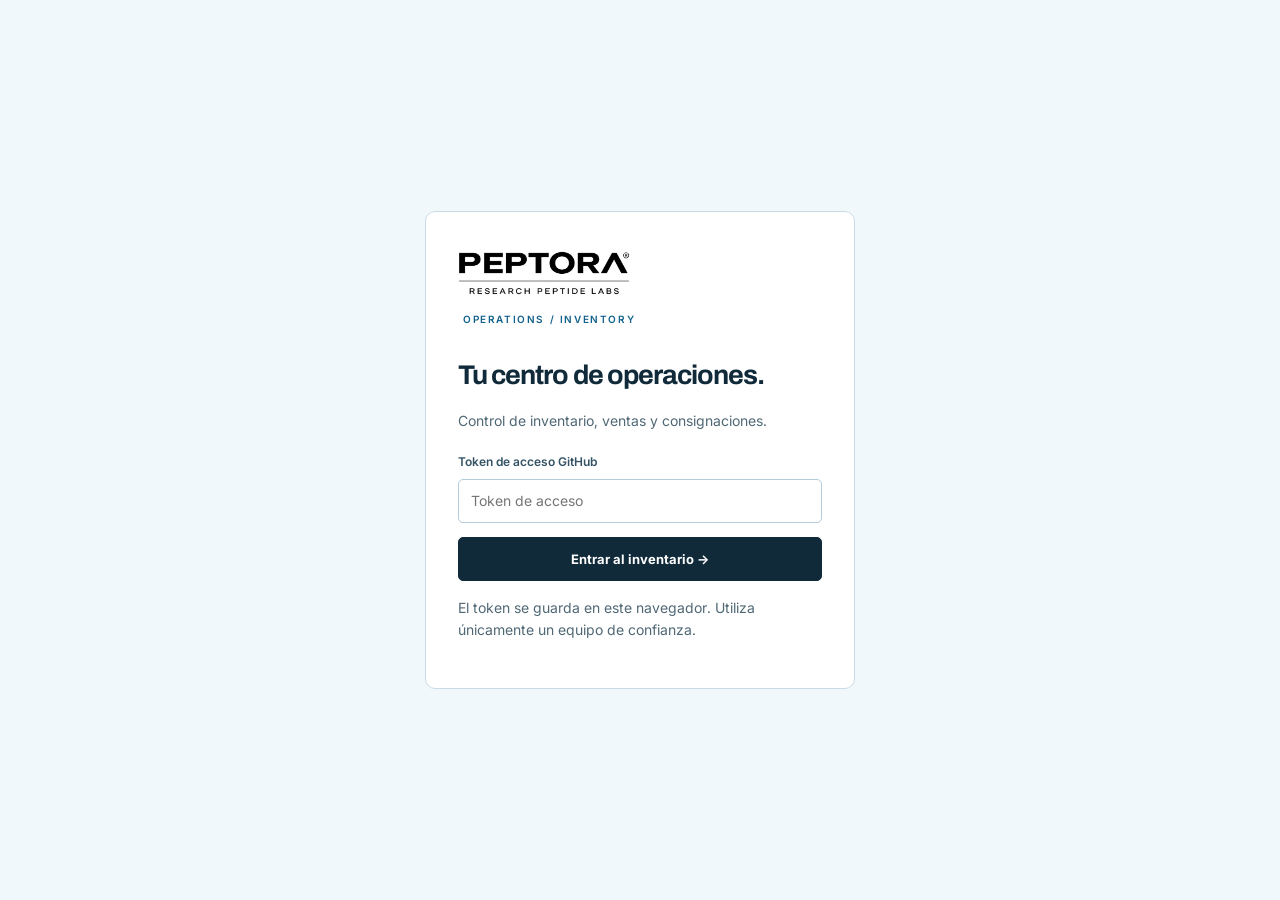
==== commit 63bfd384: "Refresh PEPTORA inventory UI and migrate operations to individual vials" ====
--- a/calculadora/index.html
+++ b/calculadora/index.html
@@ -5,43 +5,43 @@
 <meta name="viewport" content="width=device-width, initial-scale=1.0">
 <title>Peptora — Calculadora de dosificación</title>
 <link rel="preconnect" href="https://fonts.googleapis.com">
-<link href="https://fonts.googleapis.com/css2?family=Archivo+Black&family=Archivo:wght@400;500;600;700;800&display=swap" rel="stylesheet">
-<link rel="stylesheet" href="../css/theme.css?v=4">
-<link rel="icon" href="../favicon.ico" sizes="any">
+<link href="https://fonts.googleapis.com/css2?family=Archivo+Black&family=Archivo:wght@400;500;600;700;800&family=Inter:wght@400;500;600;700&display=swap" rel="stylesheet">
+<link rel="stylesheet" href="../css/theme.css?v=20260930">
 <link rel="icon" type="image/png" sizes="32x32" href="../assets/icons/icon-32.png">
 <link rel="apple-touch-icon" sizes="180x180" href="../assets/icons/icon-180.png">
 <link rel="manifest" href="../site.webmanifest">
-<meta name="theme-color" content="#0EA99B">
+<meta name="theme-color" content="#102a3a">
 <style>
   .unit-toggle{display:flex;gap:8px;}
-  .unit-toggle button{flex:1;padding:10px;background:var(--bg);border:1px solid var(--line-strong);border-radius:var(--radius-sm);color:var(--ink-soft);font-family:'Space Grotesk',sans-serif;font-weight:600;font-size:13px;cursor:pointer;}
+  .unit-toggle button{flex:1;padding:10px;background:var(--bg);border:1px solid var(--line-strong);border-radius:var(--radius-sm);color:var(--ink-soft);font-family:'Inter',Arial,sans-serif;font-weight:600;font-size:13px;cursor:pointer;}
   .unit-toggle button.active{background:var(--teal);color:#fff;border-color:var(--teal);}
   .jeringa-grid{display:grid;grid-template-columns:repeat(3,1fr);gap:8px;}
   .jeringa-opt{padding:12px 8px;background:var(--bg);border:1px solid var(--line-strong);border-radius:var(--radius-sm);text-align:center;cursor:pointer;}
   .jeringa-opt.active{background:var(--teal-tint);border-color:var(--teal);}
-  .jeringa-opt .cap{font-family:'IBM Plex Mono',monospace;font-size:13px;font-weight:700;color:var(--ink);}
-  .jeringa-opt .u{font-size:10px;color:var(--muted);font-family:'IBM Plex Mono',monospace;}
+  .jeringa-opt .cap{font-family:'Archivo',Arial,sans-serif;font-size:13px;font-weight:700;color:var(--ink);}
+  .jeringa-opt .u{font-size:10px;color:var(--muted);font-family:'Archivo',Arial,sans-serif;}
 
   .resultado{background:var(--surface);border:2px solid var(--teal);border-radius:var(--radius);padding:22px;text-align:center;margin-top:6px;}
-  .resultado .num{font-family:'IBM Plex Mono',monospace;font-size:40px;font-weight:700;color:var(--teal-deep);line-height:1;}
+  .resultado .num{font-family:'Archivo',Arial,sans-serif;font-size:40px;font-weight:700;color:var(--teal-deep);line-height:1;}
   .resultado .lbl{font-size:12px;color:var(--ink-soft);margin-top:6px;font-weight:600;}
-  .resultado .sub{font-family:'IBM Plex Mono',monospace;font-size:11.5px;color:var(--muted);margin-top:10px;}
+  .resultado .sub{font-family:'Archivo',Arial,sans-serif;font-size:11.5px;color:var(--muted);margin-top:10px;}
 
   .warn-box{background:var(--brick-tint);color:var(--brick);border-radius:var(--radius-sm);padding:10px 14px;font-size:12.5px;margin-top:10px;font-weight:600;}
 
   .jeringa-svg{width:100%;max-width:420px;margin:16px auto 4px;display:block;}
   .stats-row{display:flex;justify-content:space-around;margin-top:16px;flex-wrap:wrap;gap:12px;}
   .stat-mini .l{font-size:10px;text-transform:uppercase;letter-spacing:.05em;color:var(--muted);font-weight:600;}
-  .stat-mini .v{font-family:'IBM Plex Mono',monospace;font-size:16px;font-weight:700;color:var(--ink);margin-top:2px;}
+  .stat-mini .v{font-family:'Archivo',Arial,sans-serif;font-size:16px;font-weight:700;color:var(--ink);margin-top:2px;}
 </style>
 </head>
 <body>
 <div class="form-wrap" style="max-width:640px;">
-  <a href="../" class="back">← dashboard</a>
+  <a href="../" class="back">← Inicio</a>
+  <a href="#" onclick="localStorage.removeItem('peptora_token'); location.reload(); return false;" class="back" style="float:right;">cambiar token</a>
   <header>
     <div class="eyebrow">Peptora · herramienta</div>
     <h1>Calculadora de dosificación</h1>
-    <p>Reconstitución y unidades a cargar en jeringa. No requiere token — no escribe datos.</p>
+    <p>Conversión matemática de concentración y volumen de referencia. No establece una dosis, un tratamiento ni instrucciones de aplicación.</p>
   </header>
 
   <div class="card">
@@ -58,7 +58,7 @@
   </div>
 
   <div class="card">
-    <h2>2. Dosis de aplicación deseada</h2>
+    <h2>2. Cantidad de referencia</h2>
     <div class="row">
       <div class="field">
         <label>Cantidad</label>
@@ -97,7 +97,7 @@
   </div>
 </div>
 
-<script src="../js/datos.js?v=2"></script>
+<script src="../js/datos.js?v=20260930"></script>
 <script>
 let lotes = [];
 let unidad = 'mcg';
@@ -106,6 +106,7 @@
 async function initLotes(){
   try{
     lotes = await fetch(RUTA_DATOS_BASE_CALC() + 'data/lotes.json', {cache:'no-store'}).then(r=>r.json());
+    lotes=lotes.map(normalizarLote);
     const sel = document.getElementById('loteSelect');
     const disponibles = lotes.filter(l => stockEnViales(l) > 0);
     sel.innerHTML = '<option value="">— manual —</option>' +
@@ -195,7 +196,7 @@
 
   const warn = document.getElementById('warnBox');
   if(unidades > jeringaCap){
-    warn.innerHTML = `<div class="warn-box">⚠ Excede la capacidad de esta jeringa (${jeringaCap}u). Usa una de mayor volumen o divide la dosis.</div>`;
+    warn.innerHTML = `<div class="warn-box">⚠ Excede la capacidad de esta jeringa (${jeringaCap}u). Revisa los valores de referencia. La calculadora no recomienda cómo administrarlo.</div>`;
   } else {
     warn.innerHTML = '';
   }
@@ -214,5 +215,6 @@
 
 if(gateMasterToken()) { initLotes(); dibujarJeringa(0); }
 </script>
+<script src="../js/ui.js?v=20260930"></script>
 </body>
 </html>
--- a/css/theme.css
+++ b/css/theme.css
@@ -114,6 +114,19 @@
 .bar-track{flex:1;height:3px;background:var(--paper-2);}
 .bar-fill{height:100%;background:var(--gold);}
 .bar-row .amt{font-size:11.5px;color:var(--ink-soft);width:68px;text-align:right;flex-shrink:0;font-weight:600;}
+
+/* ---------- Caja de producto (contraste negro dentro de la fila) ---------- */
+.prod-box{
+  display:flex;align-items:center;gap:10px;
+  border:1.5px solid var(--ink);border-radius:4px;
+  padding:6px 10px;background:var(--paper);
+}
+.prod-swatch{
+  width:34px;height:34px;border-radius:2px;flex-shrink:0;
+  background:var(--ink);color:var(--paper);
+  display:flex;align-items:center;justify-content:center;
+  font-family:'Archivo Black',sans-serif;font-size:14px;
+}
 
 /* ---------- Encabezado / botones ---------- */
 .page-head{display:flex;justify-content:space-between;align-items:flex-end;margin-bottom:20px;gap:12px;flex-wrap:wrap;}
@@ -278,3 +291,138 @@
   .row{grid-template-columns:1fr;}
   .form-wrap{padding:22px 14px 90px;}
 }
+
+/* PEPTORA operations: shared identity with Site/platform.css. Legacy token names
+   are aliases so every existing module retains its semantic states. */
+:root{
+ --paper:#f1f8fb;--paper-2:#eaf4fa;--surface:#fff;--ink:#102a3a;--ink-soft:#355365;--muted:#506875;
+ --accent:#12618c;--blue:#d8edf8;--gold:var(--accent);--gold-bright:#197aae;
+ --gold-soft:#e6f2fa;--gold-soft-strong:#b9d9ea;--line:#c9dce5;--line-strong:#b3cbd8;
+ --critical:#a83042;--critical-soft:#fff0f2;--positive:#226a58;--positive-soft:#edf8f3;
+ --bg:var(--paper);--surface-alt:var(--paper-2);--hairline:var(--line);--teal:var(--accent);--teal-deep:var(--ink);
+ --teal-tint:var(--gold-soft);--teal-tint-strong:#b8daed;--brick:var(--critical);--brick-tint:var(--critical-soft);
+ --amber:#9a4c13;--silver:#b3cbd8;--radius:8px;--radius-sm:4px;--shadow-1:0 2px 12px #102a3a06;
+}
+body{font-family:Inter,Arial,sans-serif;line-height:1.5}
+h1,h2,h3,.page-head h1,.form-wrap header h1,.ledger .value,.kpi-card .v{font-family:Archivo,Arial,sans-serif;letter-spacing:-.035em}
+input,select,textarea,button,.btn,.tipo-toggle button{font-family:inherit}
+img,svg{max-width:100%}h1,h2,h3,p,.prod-name,.vend-name{overflow-wrap:anywhere}
+:focus-visible{outline:3px solid #197aae;outline-offset:3px}
+.rail{width:224px;padding:28px 18px;border-right:1px solid var(--line);gap:26px;position:sticky;top:0;height:100dvh;overflow:auto}
+.rail .brand{padding:0;border:0;background:none}
+.brand-logo{display:block;width:172px;height:58px;object-fit:contain}
+.brand-caption{display:block;font-size:10px;font-weight:600;letter-spacing:.16em;color:var(--accent);margin:10px 0 0 5px;text-transform:uppercase}
+.rail nav a{border:0;border-radius:5px;min-height:44px;padding:11px 12px;gap:12px;font-size:12px}
+.rail nav a.active{border:0;background:var(--blue);color:var(--ink)}
+.rail nav a:hover:not(.active){border:0;background:var(--ice,var(--paper))}
+.rail .foot{font-size:11px}.rail .foot a{display:inline-block;padding:9px 0}
+.main{padding:30px clamp(18px,3vw,48px) 64px;max-width:1600px}
+.workspace-head{display:flex;justify-content:space-between;align-items:center;gap:18px;margin-bottom:25px}
+.workspace-head h1{font-size:clamp(24px,3vw,34px);margin:3px 0;font-weight:700}
+.workspace-head p{margin:0;color:var(--muted);font-size:13px}
+.eyebrow{font-size:10px;letter-spacing:.14em;color:var(--accent);font-weight:600;text-transform:uppercase}
+.quick-actions{display:flex;gap:9px;flex-wrap:wrap}
+.ledger,.kpi-row{border:1px solid var(--line);border-radius:var(--radius)}
+.ledger .value{font-size:clamp(20px,2vw,28px);color:var(--ink);font-weight:700}
+.ledger .cell{padding:18px;min-width:0}.ledger .label{color:var(--muted);line-height:1.5}
+.kpi-card .v{font-weight:700}.kpi-card{min-width:0}
+.panel,.card,.lot-table,.vend-card,.vend-block,.step{border-color:var(--line);box-shadow:var(--shadow-1)}
+.section-label .rule{background:var(--line)}.section-label .t{letter-spacing:.08em}
+.page-head h1{font-size:22px}.page-head p{max-width:580px}
+.btn{background:var(--ink);color:white;border:1px solid var(--ink);padding:11px 16px;min-height:44px;justify-content:center;border-radius:5px}
+.btn:hover{background:var(--accent);border-color:var(--accent);color:white}
+.btn.ghost{background:white;border:1px solid var(--line);color:var(--ink)}
+.btn.ghost:hover{background:var(--paper-2);color:var(--accent)}
+input,select,textarea{background:white;border:1px solid var(--line-strong);min-height:44px;font-size:14px;min-width:0;border-radius:5px}
+input:focus,select:focus,textarea:focus{border-color:var(--accent);box-shadow:0 0 0 3px var(--gold-soft)}
+input[type=checkbox]{min-height:20px;width:20px;accent-color:var(--accent)}
+.field,.row>*,.grid-2>*,.kpi-grid-2>*{min-width:0}
+label,.hint{font-size:12px}.hint{line-height:1.6}.card h2,.panel h2{color:var(--ink);letter-spacing:.06em}
+.form-wrap{padding-top:24px;max-width:760px}.form-wrap header h1{font-size:clamp(25px,4vw,34px);line-height:1.15;font-weight:700}
+.form-wrap header p{line-height:1.65;font-size:14px}.form-wrap .back{min-height:44px;align-items:center}
+.form-brand{display:flex;justify-content:space-between;align-items:center;gap:16px;border-bottom:1px solid var(--line);padding-bottom:12px;margin-bottom:16px}
+.form-brand a{text-decoration:none}.form-brand .brand-logo{width:155px;height:50px}
+.form-brand span{font-size:10px;letter-spacing:.13em;color:var(--accent)}
+.module-menu{display:flex;flex-wrap:wrap;gap:6px;margin-bottom:24px}
+.module-menu a{text-decoration:none;font-size:12px;padding:9px 11px;background:white;border:1px solid var(--line);border-radius:4px;min-height:40px}
+.module-menu a[aria-current=page]{background:var(--ink);color:white;border-color:var(--ink)}
+.lot-row{grid-template-columns:10px minmax(150px,2fr) minmax(70px,1fr) minmax(65px,.8fr) minmax(70px,1fr) minmax(72px,.9fr) minmax(72px,.9fr) minmax(100px,1fr);gap:10px;padding:14px}
+.prod-box{border:0;background:transparent;padding:0;min-width:0}
+.prod-swatch{background:var(--blue);color:var(--ink);font-family:Archivo,sans-serif}
+.prod-name{font-size:13px}.prod-meta{color:var(--muted);font-size:11px}
+.badge{font-size:10px;border:0;padding:5px 8px;border-radius:4px;white-space:normal}
+.badge.teal{background:var(--positive-soft);color:var(--positive)}
+.badge.amber{background:#fff3e8;color:var(--amber)}
+.badge.brick{background:var(--critical-soft);color:var(--critical)}
+.status-dot.amber{background:var(--amber)}
+.inventory-filters{display:grid!important;grid-template-columns:minmax(160px,1.4fr) minmax(140px,1fr) auto;align-items:end!important;gap:12px!important}
+.inventory-filters .filter-field{display:grid;gap:6px}
+.inventory-filters input,.inventory-filters select{width:100%!important;max-width:none!important}
+.inventory-filters .check-row{margin:0;min-height:44px}
+.export-actions{display:flex;gap:8px;flex-wrap:wrap;margin:12px 0}
+.filter-summary{display:flex;justify-content:space-between;align-items:center;gap:12px;margin:14px 0;font-size:12px;color:var(--muted)}
+.table-action{color:var(--accent);font-size:11px;display:inline-block;margin-top:6px}
+.link-btn,.mini-btn,.copy-btn,.rm,.rm-cat,.toggle-badge{min-height:40px;min-width:40px}
+.bar-row .name{width:110px;white-space:normal;overflow-wrap:anywhere}.bar-row .amt{width:auto;min-width:78px}
+.grid-2{grid-template-columns:minmax(0,1.5fr) minmax(0,1fr)}
+.empty{padding:20px;color:var(--muted);font-size:13px}.status.err{background:var(--critical-soft);padding:12px;border-radius:4px}
+.access-screen{min-height:100dvh;display:grid;place-items:center;padding:24px;background:var(--paper)}
+.access-card{max-width:430px;width:100%;background:white;border:1px solid var(--line);padding:32px;border-radius:10px}
+.access-card h1{font-size:27px;margin:28px 0 12px}.access-card p{font-size:14px;color:var(--muted)}
+.access-card label{display:block;margin:22px 0 8px}.access-card .btn{width:100%;margin-top:14px}
+.access-card .hint{margin-top:16px}.skip-link{position:fixed;top:-80px;left:12px;z-index:100;background:white;padding:12px}.skip-link:focus{top:8px}
+.nav-toggle{display:none}
+@media(min-width:861px) and (max-width:1200px){.main .lot-table{overflow-x:auto}.main .lot-row{min-width:850px}.ledger{display:grid;grid-template-columns:1fr 1fr}.ledger .cell:nth-child(2){border-right:0}.ledger .cell:nth-child(-n+2){border-bottom:1px solid var(--line)}}
+@media(max-width:860px){
+ .rail{height:auto;overflow:visible;padding:12px 16px;display:flex;flex-direction:row;width:100%;border-bottom:1px solid var(--line);gap:12px}
+ .rail .brand{padding:0}.brand-logo{width:140px;height:45px}.brand-caption{display:none}
+ .nav-toggle{display:block;margin-left:auto;background:white;border:1px solid var(--line);border-radius:4px;padding:9px 13px;min-height:44px;font-size:13px}
+ .rail nav{display:none;position:absolute;top:100%;left:0;right:0;padding:12px 16px;background:white;border-bottom:1px solid var(--line);box-shadow:0 14px 20px #102a3a15;max-height:75dvh;overflow:auto}
+ .rail nav.open{display:grid;grid-template-columns:1fr 1fr;gap:5px}
+ .rail nav a{flex-direction:row;white-space:normal;text-align:left;font-size:12px;min-height:48px;border:0!important}.rail .icon{width:16px;height:16px}
+ .rail .foot{display:none}.main{width:100%}.workspace-head{align-items:start;flex-direction:column}
+ .ledger{display:grid;grid-template-columns:1fr 1fr}.ledger .cell{border-right:1px solid var(--line);border-bottom:1px solid var(--line)}.ledger .cell:nth-child(2n){border-right:0}.ledger .cell:nth-child(n+3){border-bottom:0}
+ .inventory-filters{grid-template-columns:1fr 1fr}.inventory-filters .check-row{grid-column:1/-1}
+ .grid-2{grid-template-columns:1fr}
+ .main .lot-row{grid-template-columns:1fr 1fr}.main .lot-row.head{display:none}.main .lot-table{border:0;background:none;overflow:visible}
+ .main .lot-row:not(.head){background:white;border:1px solid var(--line);margin-bottom:12px;border-radius:8px}
+ .main .lot-row>div:first-child{display:none}.main .lot-row>div:nth-child(2),.main .lot-row>div:last-child{grid-column:1/-1}
+ .main .lot-row [data-label]{padding-top:17px;position:relative}.main .lot-row [data-label]:before{content:attr(data-label);position:absolute;top:0;left:0;font-size:10px;color:var(--muted)}
+}
+@media(max-width:540px){
+ .main{padding:20px 14px 45px}.ledger .cell{padding:14px 12px}.ledger .value{font-size:21px}.ledger .sub{font-size:10px}
+ .kpi-card{padding:15px 12px}.kpi-card .v{font-size:19px}.kpi-card .l{line-height:1.5}.kpi-card .d{font-size:10px}
+ .inventory-filters{grid-template-columns:1fr}.inventory-filters .check-row{grid-column:auto}.filter-summary{align-items:start}
+ .panel,.card{padding:18px 16px}.form-wrap{width:100%;padding:18px 14px 64px}
+ .form-brand span{font-size:9px}.module-menu{gap:5px}.module-menu a{font-size:11px}
+ .submit-bar,.token-bar.show{flex-wrap:wrap}.token-bar input{flex-basis:100%}.submit-bar .btn{flex:1}
+ .new-inline.show{flex-direction:column}.form-wrap .back{font-size:12px}
+ .cart-item{grid-template-columns:1fr auto!important;gap:9px!important;padding:14px 0!important}
+ .cart-item>div:first-child{grid-column:1/-1}.cart-item .rm{grid-column:2;grid-row:2/4}
+ .v-row:not(.head){grid-template-columns:1fr 1fr!important;gap:9px!important;padding:16px 0!important}.v-row:not(.head)>div:first-child{grid-column:1/-1}.v-row.head{display:none!important}
+ .consig-item{grid-template-columns:1fr 1fr!important;padding:16px!important}.consig-item>div:first-child{grid-column:1/-1}
+ .vend-block-head{gap:12px;align-items:start!important;flex-wrap:wrap}.vend-block-head .t{font-size:11px}
+ .pop-row{grid-template-columns:24px minmax(0,1fr) auto!important;gap:10px!important}.pop-row .pop-bar-track{grid-column:2/-1;grid-row:2}.pop-row>div:last-child{grid-column:2/-1}
+ .jeringa-grid{grid-template-columns:repeat(3,minmax(0,1fr))}.jeringa-opt .cap{font-size:12px!important}
+ .resultado .num{font-size:32px!important}.venta-item,.prov-item{gap:12px}.venta-item .amt{white-space:nowrap}
+ .cat-row{grid-template-columns:minmax(0,1.5fr) minmax(0,1fr) auto!important}
+}
+@media(prefers-reduced-motion:reduce){*{scroll-behavior:auto!important;transition:none!important}}
+
+.inventory-filters input[type=checkbox]{width:20px!important;flex:0 0 20px}
+.business-reports{margin-top:28px;border-top:1px solid var(--line);border-bottom:1px solid var(--line);padding-bottom:16px}
+.business-reports summary{display:flex;justify-content:space-between;align-items:center;cursor:pointer;padding:16px 0;font-size:15px;font-weight:600;list-style:none}
+.business-reports summary::-webkit-details-marker{display:none}.business-reports[open] summary span{font-size:0}.business-reports[open] summary span:after{content:'−';font-size:20px}
+.business-reports .section-label{margin-top:8px}
+
+.module-chooser{margin-bottom:16px}.module-chooser>summary{cursor:pointer;font-size:12px;color:var(--accent);min-height:44px;padding:12px 0;font-weight:600}
+.module-chooser .module-menu{margin-bottom:10px}
+
+.purchase-helper{border-top:1px solid var(--line);margin-top:18px;padding-top:10px}
+.purchase-helper summary{font-size:13px;color:var(--accent);cursor:pointer;min-height:44px;display:flex;align-items:center;font-weight:600}
+.purchase-helper .row{margin-top:14px}.purchase-helper p{margin:8px 0}
+
+.entry-details{font-size:11px;margin-top:7px;color:var(--muted);max-width:100%}
+.entry-details summary{cursor:pointer;color:var(--accent);padding:6px 0;line-height:1.5}
+.entry-details div{padding:8px 0;border-top:1px solid var(--line);overflow-wrap:anywhere}
+.lot-row .cell-mono{overflow-wrap:anywhere}
